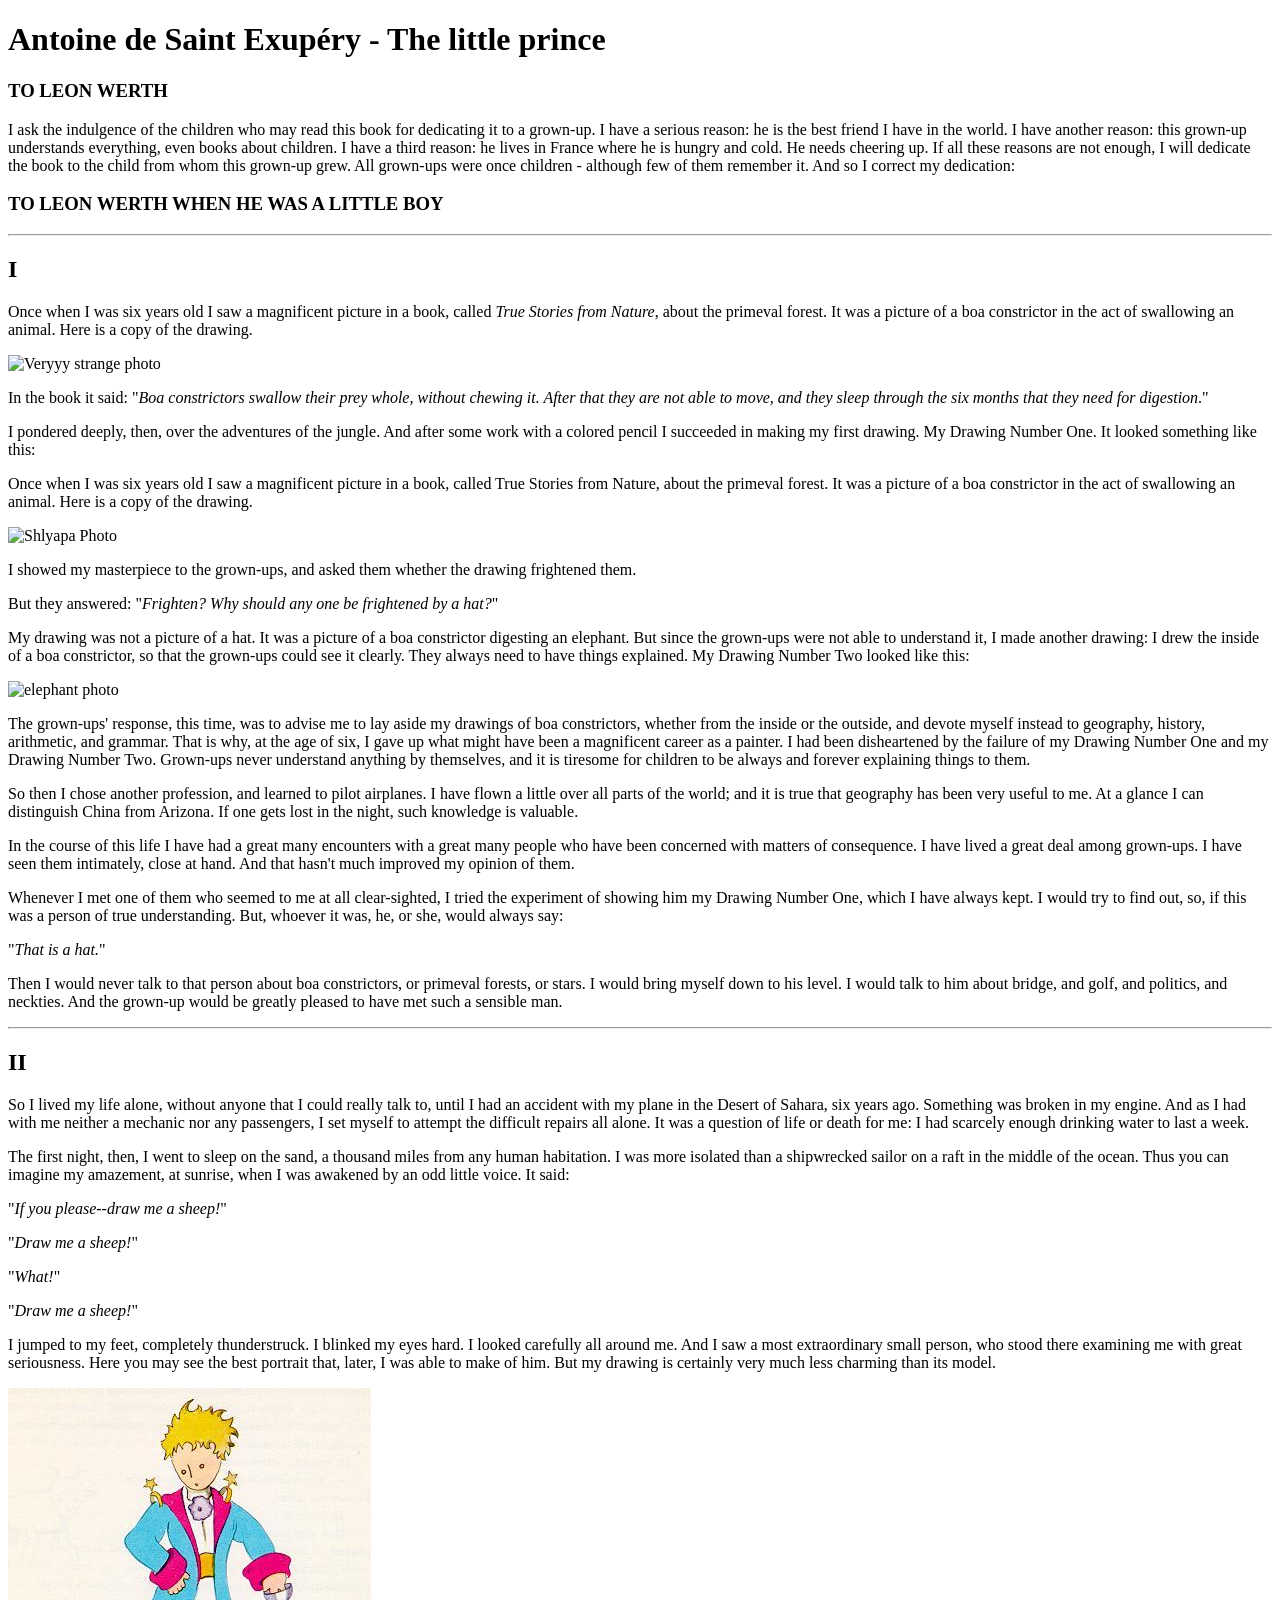
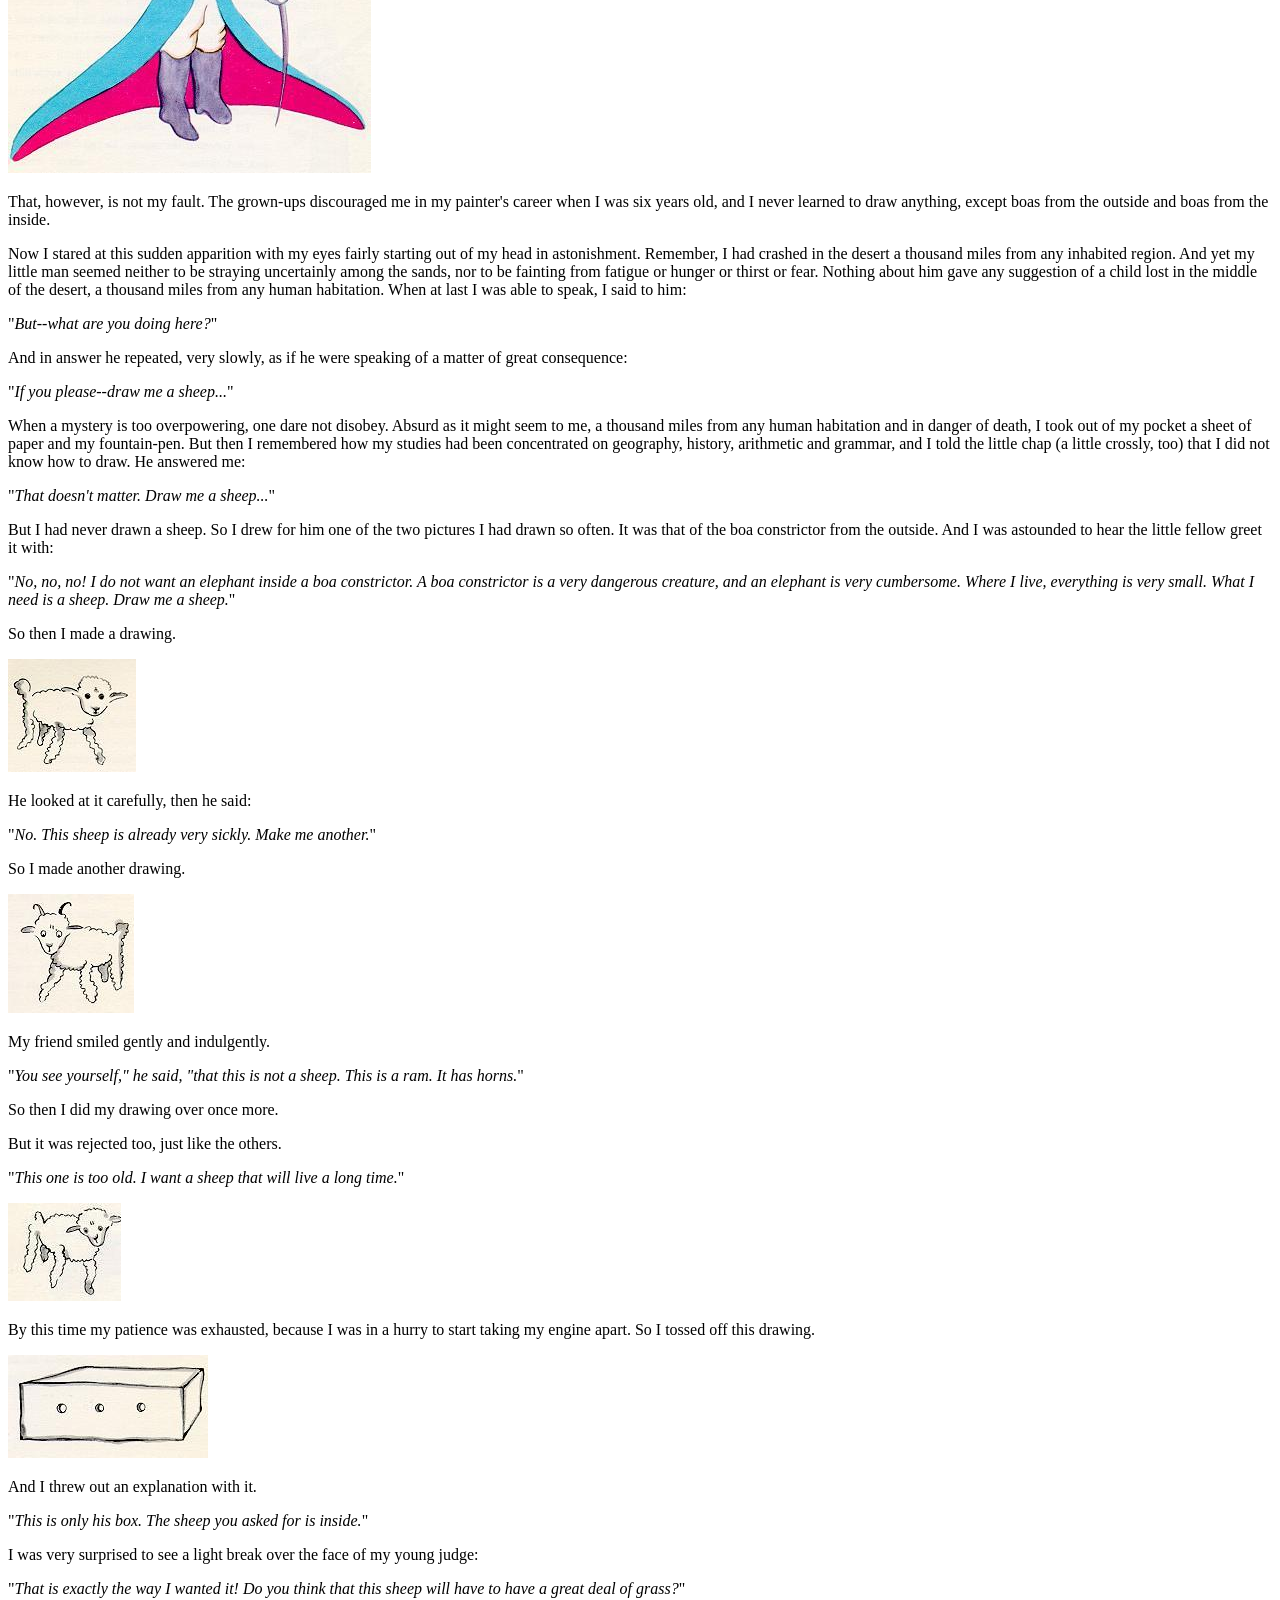
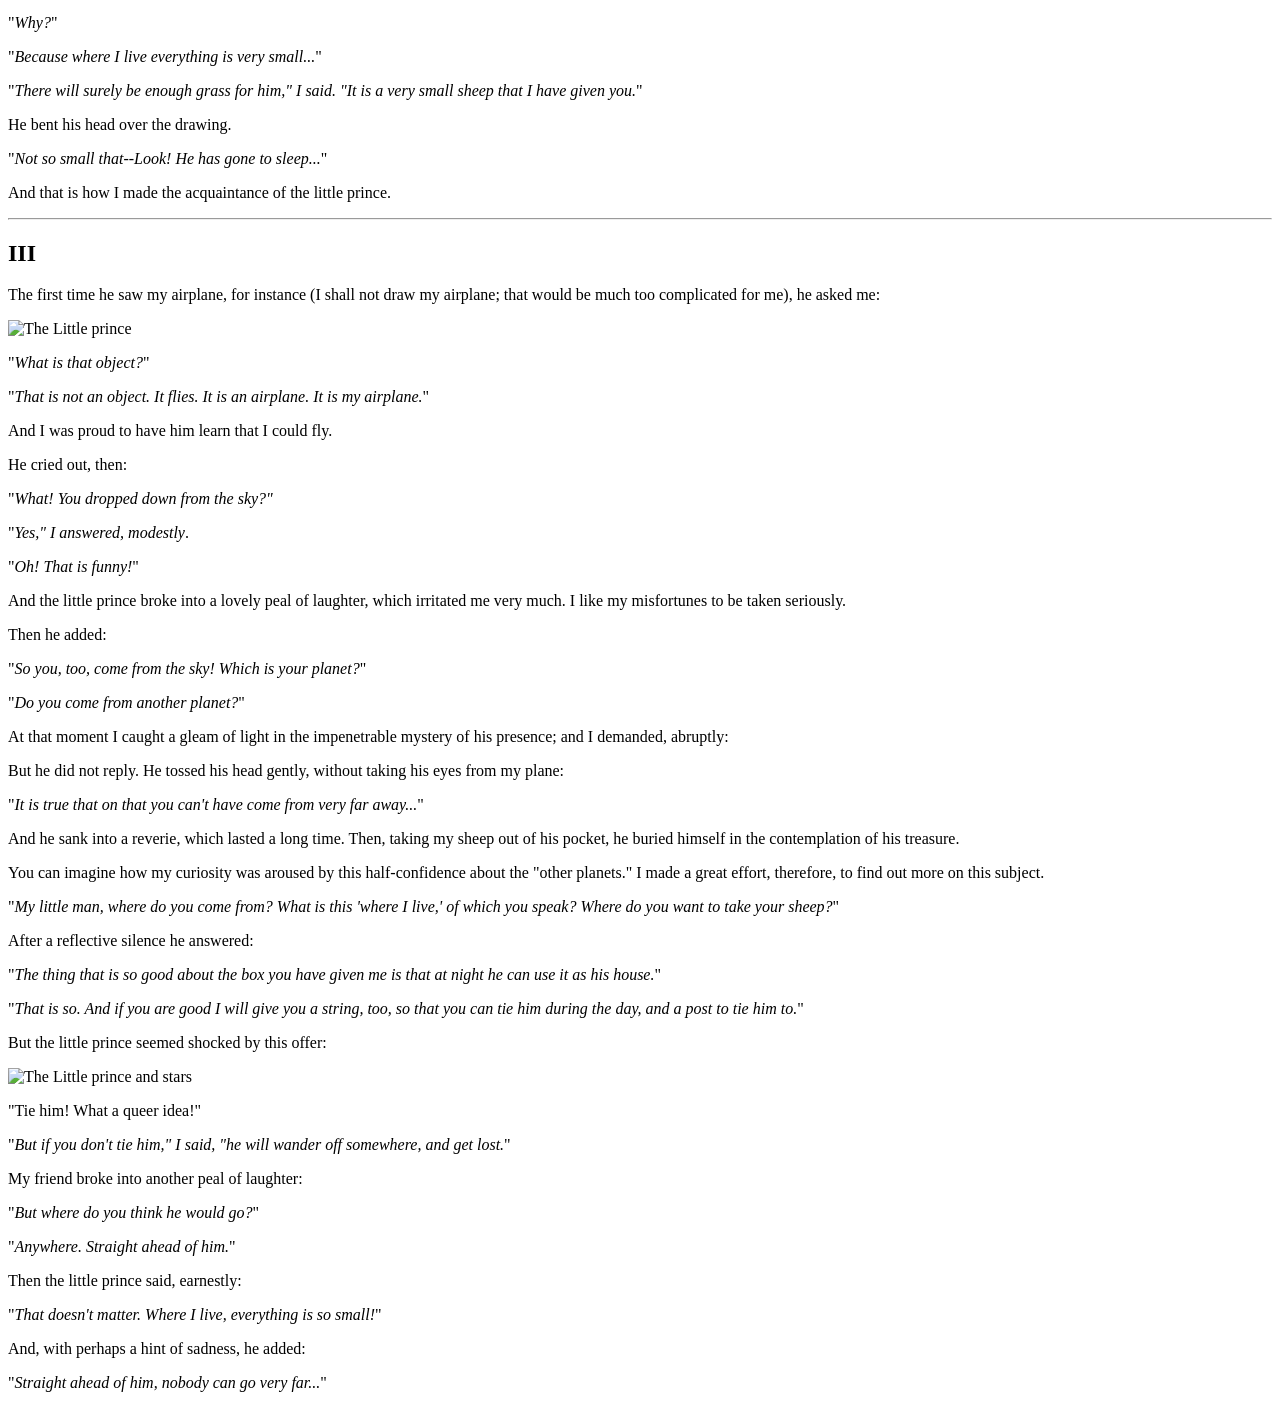
==== index.html @ 9075e5df "Add files via upload" ====
<!doctype html>
<html lang="en">
<head>
    <meta charset="UTF-8">
    <meta name="viewport" content="width=device-width, initial-scale=1">
    <title>Алиса</title>
</head>
<body>
    <h1>
        Antoine de Saint Exupéry - The little prince
    </h1>

    <h3>
        TO LEON WERTH
    </h3>

    <p>
        I ask the indulgence of the children who may read this book for dedicating it to a grown-up. I have a serious reason: he is the best friend I have in the world. I have another reason: this grown-up understands everything, even books about children. I have a third reason: he lives in France where he is hungry and cold. He needs cheering up. If all these reasons are not enough, I will dedicate the book to the child from whom this grown-up grew. All grown-ups were once children - although few of them remember it. And so I correct my dedication:
    </p>

    <h3>
        TO LEON WERTH WHEN HE WAS A LITTLE BOY
    </h3>

    <hr>

    <h2>
        I
    </h2>

    <p>
        Once when I was six years old I saw a magnificent picture in a book, called <i>True Stories from Nature</i>, about the primeval forest. It was a picture of a boa constrictor in the act of swallowing an animal. Here is a copy of the drawing.
    </p>

    <img src="http://users.uoa.gr/~nektar/arts/tributes/antoine_de_saint-exupery_le_petit_prince/images/hroznys.jpg" alt="Veryyy strange photo">

    <p>
        In the book it said: "<i>Boa constrictors swallow their prey whole, without chewing it. After that they are not able to move, and they sleep through the six months that they need for digestion</i>."
    </p>

    <p>
        I pondered deeply, then, over the adventures of the jungle. And after some work with a colored pencil I succeeded in making my first drawing. My Drawing Number One. It looked something like this:
    </p>

    <p>
        Once when I was six years old I saw a magnificent picture in a book, called True Stories from Nature, about the primeval forest. It was a picture of a boa constrictor in the act of swallowing an animal. Here is a copy of the drawing.
    </p>

    <img src="http://users.uoa.gr/~nektar/arts/tributes/antoine_de_saint-exupery_le_petit_prince/images/klobouk.jpg" alt="Shlyapa Photo">

    <p>
        I showed my masterpiece to the grown-ups, and asked them whether the drawing frightened them.
    </p>

    <p>
        But they answered: "<i>Frighten? Why should any one be frightened by a hat?</i>"
    </p>

    <p>
        My drawing was not a picture of a hat. It was a picture of a boa constrictor digesting an elephant. But since the grown-ups were not able to understand it, I made another drawing: I drew the inside of a boa constrictor, so that the grown-ups could see it clearly. They always need to have things explained. My Drawing Number Two looked like this:
    </p>

    <img src="http://users.uoa.gr/~nektar/arts/tributes/antoine_de_saint-exupery_le_petit_prince/images/slon.jpg" alt="elephant photo">

    <p>
        The grown-ups' response, this time, was to advise me to lay aside my drawings of boa constrictors, whether from the inside or the outside, and devote myself instead to geography, history, arithmetic, and grammar. That is why, at the age of six, I gave up what might have been a magnificent career as a painter. I had been disheartened by the failure of my Drawing Number One and my Drawing Number Two. Grown-ups never understand anything by themselves, and it is tiresome for children to be always and forever explaining things to them.
    </p>

    <p>
        So then I chose another profession, and learned to pilot airplanes. I have flown a little over all parts of the world; and it is true that geography has been very useful to me. At a glance I can distinguish China from Arizona. If one gets lost in the night, such knowledge is valuable.
    </p>

    <p>
        In the course of this life I have had a great many encounters with a great many people who have been concerned with matters of consequence. I have lived a great deal among grown-ups. I have seen them intimately, close at hand. And that hasn't much improved my opinion of them.
    </p>

    <p>
        Whenever I met one of them who seemed to me at all clear-sighted, I tried the experiment of showing him my Drawing Number One, which I have always kept. I would try to find out, so, if this was a person of true understanding. But, whoever it was, he, or she, would always say:
    </p>

    <p>
        "<i>That is a hat.</i>"
    </p>

    <p>
        Then I would never talk to that person about boa constrictors, or primeval forests, or stars. I would bring myself down to his level. I would talk to him about bridge, and golf, and politics, and neckties. And the grown-up would be greatly pleased to have met such a sensible man.
    </p>

    <hr>

    <h2>
        II
    </h2>

    <p>
        So I lived my life alone, without anyone that I could really talk to, until I had an accident with my plane in the Desert of Sahara, six years ago. Something was broken in my engine. And as I had with me neither a mechanic nor any passengers, I set myself to attempt the difficult repairs all alone. It was a question of life or death for me: I had scarcely enough drinking water to last a week.
    </p>

    <p>The first night, then, I went to sleep on the sand, a thousand miles from any human habitation. I was more isolated than a shipwrecked sailor on a raft in the middle of the ocean. Thus you can imagine my amazement, at sunrise, when I was awakened by an odd little voice. It said:</p>

    <p>
        "<i>If you please--draw me a sheep!</i>"
    </p>

    <p>
        "<i>Draw me a sheep!</i>"
    </p>

    <p>
        "<i>What!</i>"
    </p>

    <p>
        "<i>Draw me a sheep!</i>"
    </p>

    <p>
        I jumped to my feet, completely thunderstruck. I blinked my eyes hard. I looked  carefully all around me. And I saw a most extraordinary small person, who stood  there examining me with great seriousness. Here you may see the best portrait that,  later, I was able to make of him. But my drawing is certainly very much less charming  than its model.</p>

    <img src="/images/malyPrinc.jpg" alt="The Little prince">

    <p>
        That, however, is not my fault. The grown-ups discouraged me in my painter's career when I was six years old, and I never learned to draw anything, except boas from the outside and boas from the inside.
    </p>

    <p>
        Now I stared at this sudden apparition with my eyes fairly starting out of my head in astonishment. Remember, I had crashed in the desert a thousand miles from any inhabited region. And yet my little man seemed neither to be straying uncertainly among the sands, nor to be fainting from fatigue or hunger or thirst or fear. Nothing about him gave any suggestion of a child lost in the middle of the desert, a thousand miles from any human habitation. When at last I was able to speak, I said to him:
    </p>

    <p>
        "<i>But--what are you doing here?</i>"
    </p>

    <p>
        And in answer he repeated, very slowly, as if he were speaking of a matter of great consequence:
    </p>

    <p>
        "<i>If you please--draw me a sheep...</i>"
    </p>

    <p>
        When a mystery is too overpowering, one dare not disobey. Absurd as it might seem to me, a thousand miles from any human habitation and in danger of death, I took out of my pocket a sheet of paper and my fountain-pen. But then I remembered how my studies had been concentrated on geography, history, arithmetic and grammar, and I told the little chap (a little crossly, too) that I did not know how to draw. He answered me:
    </p>

    <p>
        "<i>That doesn't matter. Draw me a sheep...</i>"
    </p>

    <p>
        But I had never drawn a sheep. So I drew for him one of the two pictures I had drawn so often. It was that of the boa constrictor from the outside. And I was astounded to hear the little fellow greet it with:
    </p>

    <p>
        "<i>No, no, no! I do not want an elephant inside a boa constrictor. A boa constrictor  is a very dangerous creature, and an elephant is very cumbersome. Where I live, everything is very small. What I need is a sheep. Draw me a sheep.</i>"
    </p>

    <p>
        So then I made a drawing.
    </p>

    <img src="/images/nemocnyBeranek.jpg" alt="Sick sheep">

    <p>
        He looked at it carefully, then he said:
    </p>

    <p>
        "<i>No. This sheep is already very sickly. Make me another.</i>"
    </p>

    <p>
        So I made another drawing.
    </p>

    <img src="/images/Beran.jpg" alt="A ram" >

    <p>
        My friend smiled gently and indulgently.
    </p>

    <p>
        "<i>You see yourself," he said, "that this is not a sheep. This is a ram. It has horns.</i>"
    </p>

    <p>
        So then I did my drawing over once more.
    </p>

    <p>
        But it was rejected too, just like the others.
    </p>

    <p>
        "<i>This one is too old. I want a sheep that will live a long time.</i>"
    </p>

    <img src="/images/staryBeranek.jpg" alt="Old sheep">

    <p>
        By this time my patience was exhausted, because I was in a hurry to start taking my engine apart. So I tossed off this drawing.
    </p>

    <img src="/images/krabice.jpg" alt="Sheep in the box">

    <p>
        And I threw out an explanation with it.
    </p>

    <p>
        "<i>This is only his box. The sheep you asked for is inside.</i>"
    </p>

    <p>
        I was very surprised to see a light break over the face of my young judge:
    </p>

    <p>
        "<i>That is exactly the way I wanted it! Do you think that this sheep will have to have a great deal of grass?</i>"
    </p>

    <p>
        "<i>Why?</i>"
    </p>

    <p>
        "<i>Because where I live everything is very small...</i>"
    </p>

    <p>
        "<i>There will surely be enough grass for him," I said. "It is a very small sheep that I have given you.</i>"
    </p>

    <p>
        He bent his head over the drawing.
    </p>

    <p>
        "<i>Not so small that--Look! He has gone to sleep...</i>"
    </p>

    <p>
        And that is how I made the acquaintance of the little prince.
    </p>

    <hr>

    <h2>III</h2>

    <p>
        The first time he saw my airplane, for instance (I shall not draw my airplane; that would be much too complicated for me), he asked me:
    </p>

    <img src="http://users.uoa.gr/~nektar/arts/tributes/antoine_de_saint-exupery_le_petit_prince/images/princSala.jpg" alt="The Little prince">
    
    <p>
        "<i>What is that object?</i>"
    </p>

    <p>
        "<i>That is not an object. It flies. It is an airplane. It is my airplane.</i>"
    </p>

    <p>
        And I was proud to have him learn that I could fly.
    </p>

    <p>
        He cried out, then:
    </p>

    <p>
        "<i>What! You dropped down from the sky?"</i>
    </p>

    <p>
        "<i>Yes," I answered, modestly</i>.
    </p>

    <p>
        "<i>Oh! That is funny!</i>"
    </p>

    <p>
        And the little prince broke into a lovely peal of laughter, which irritated me very much. I like my misfortunes to be taken seriously.
    </p>

    <p>
        Then he added:
    </p>

    <p>
        "<i>So you, too, come from the sky! Which is your planet?</i>"
    </p>

    <p>
        "<i>Do you come from another planet?</i>"
    </p>

    <p>
        At that moment I caught a gleam of light in the impenetrable mystery of his presence; and I demanded, abruptly:
    </p>

    <p>
        But he did not reply. He tossed his head gently, without taking his eyes from my plane:
    </p>

    <p>
        "<i>It is true that on that you can't have come from very far away...</i>"
    </p>

    <p>
        And he sank into a reverie, which lasted a long time. Then, taking my sheep out of his pocket, he buried himself in the contemplation of his treasure.
    </p>

    <p>
        You can imagine how my curiosity was aroused by this half-confidence about the "other planets." I made a great effort, therefore, to find out more on this subject.</p>

    <p>
        "<i>My little man, where do you come from? What is this 'where I live,' of which you speak? Where do you want to take your sheep?</i>"
    </p>

    <p>
        After a reflective silence he answered:
    </p>

    <p>
        "<i>The thing that is so good about the box you have given me is that at night he can use it as his house.</i>"
    </p>

    <p>
        "<i>That is so. And if you are good I will give you a string, too, so that you can tie him during the day, and a post to tie him to.</i>"
    </p>

    <p>
        But the little prince seemed shocked by this offer:
    </p>

    <img src="http://users.uoa.gr/~nektar/arts/tributes/antoine_de_saint-exupery_le_petit_prince/images/malyPrincHvezdy.jpg" alt="The Little prince and stars">

    <p>
        "Tie him! What a queer idea!"
    </p>

    <p>
        "<i>But if you don't tie him," I said, "he will wander off somewhere, and get lost.</i>"
    </p>

    <p>
        My friend broke into another peal of laughter:
    </p>

    <p>
        "<i>But where do you think he would go?</i>"
    </p>

    <p>
        "<i>Anywhere. Straight ahead of him.</i>"
    </p>

    <p>
        Then the little prince said, earnestly:
    </p>

    <p>
        "<i>That doesn't matter. Where I live, everything is so small!</i>"
    </p>

    <p>
        And, with perhaps a hint of sadness, he added:
    </p>

    <p>
        "<i>Straight ahead of him, nobody can go very far...</i>"
    </p>
</body>
</html>
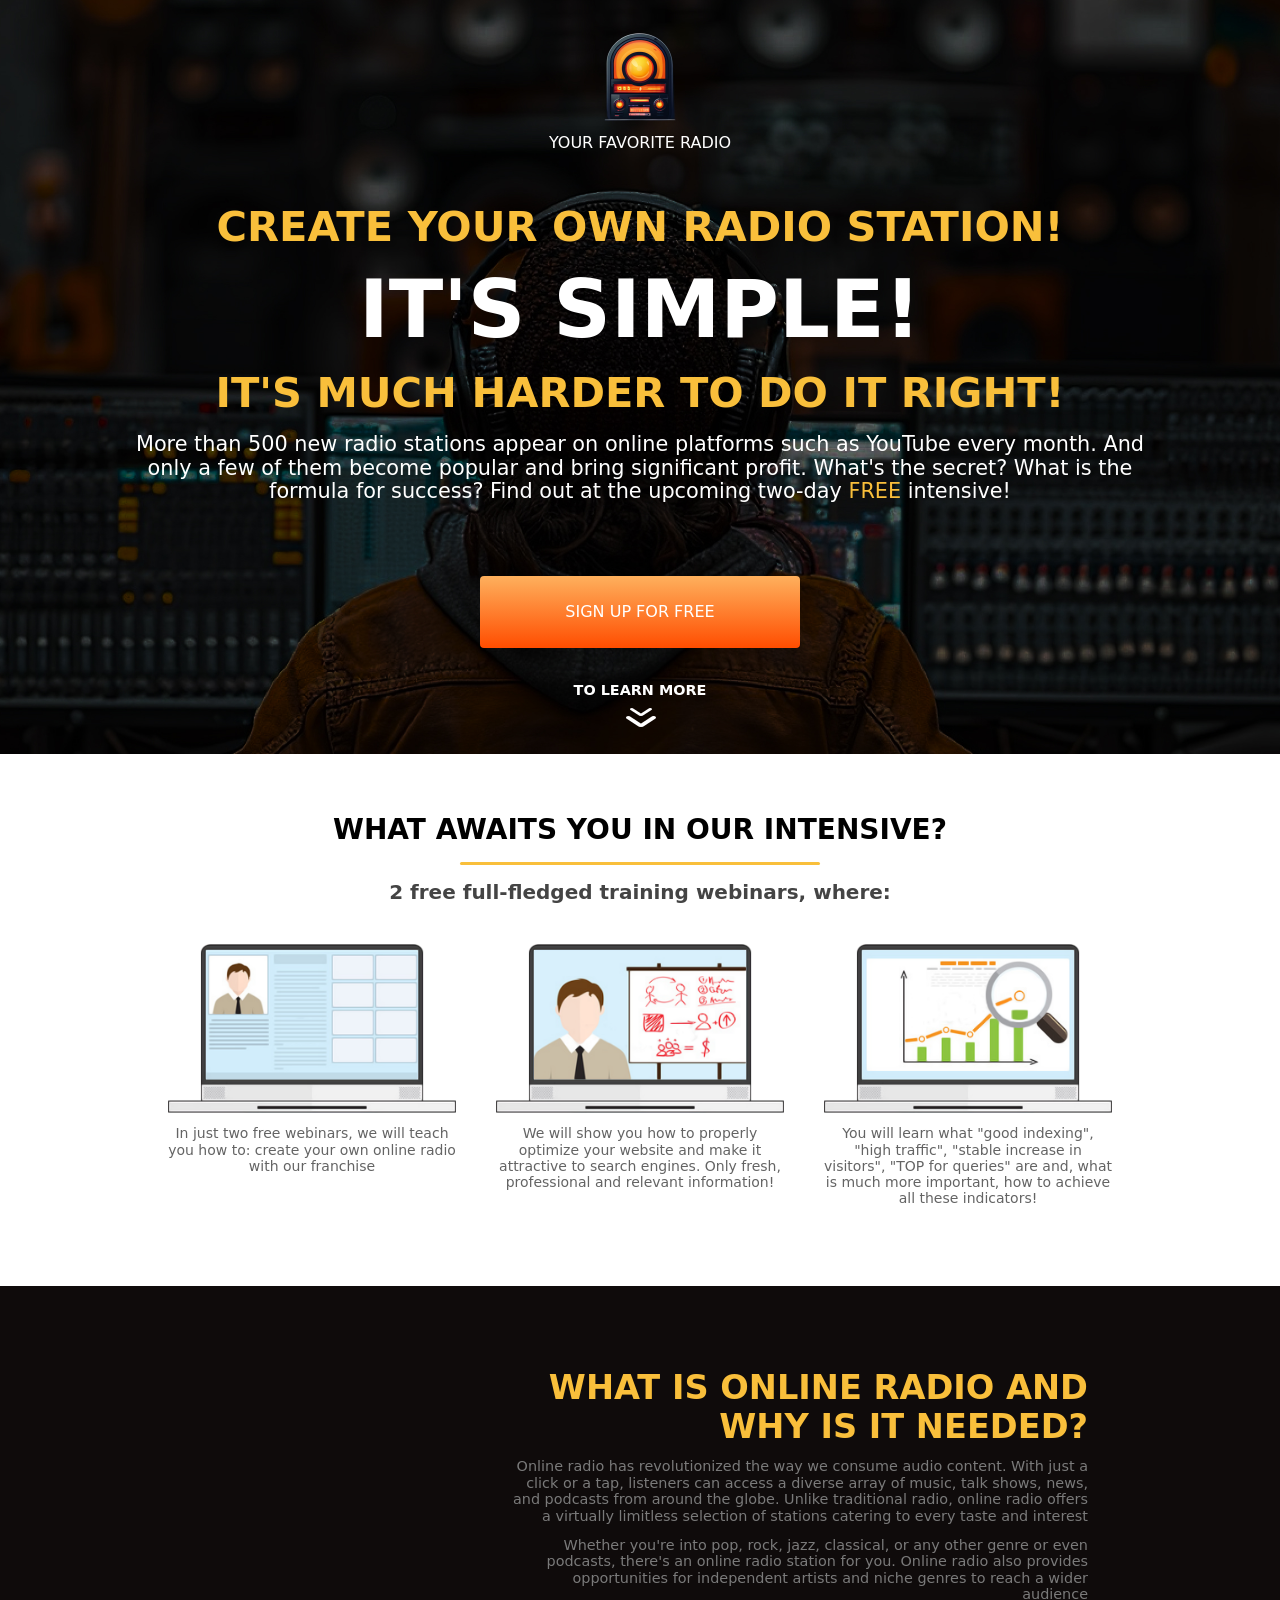
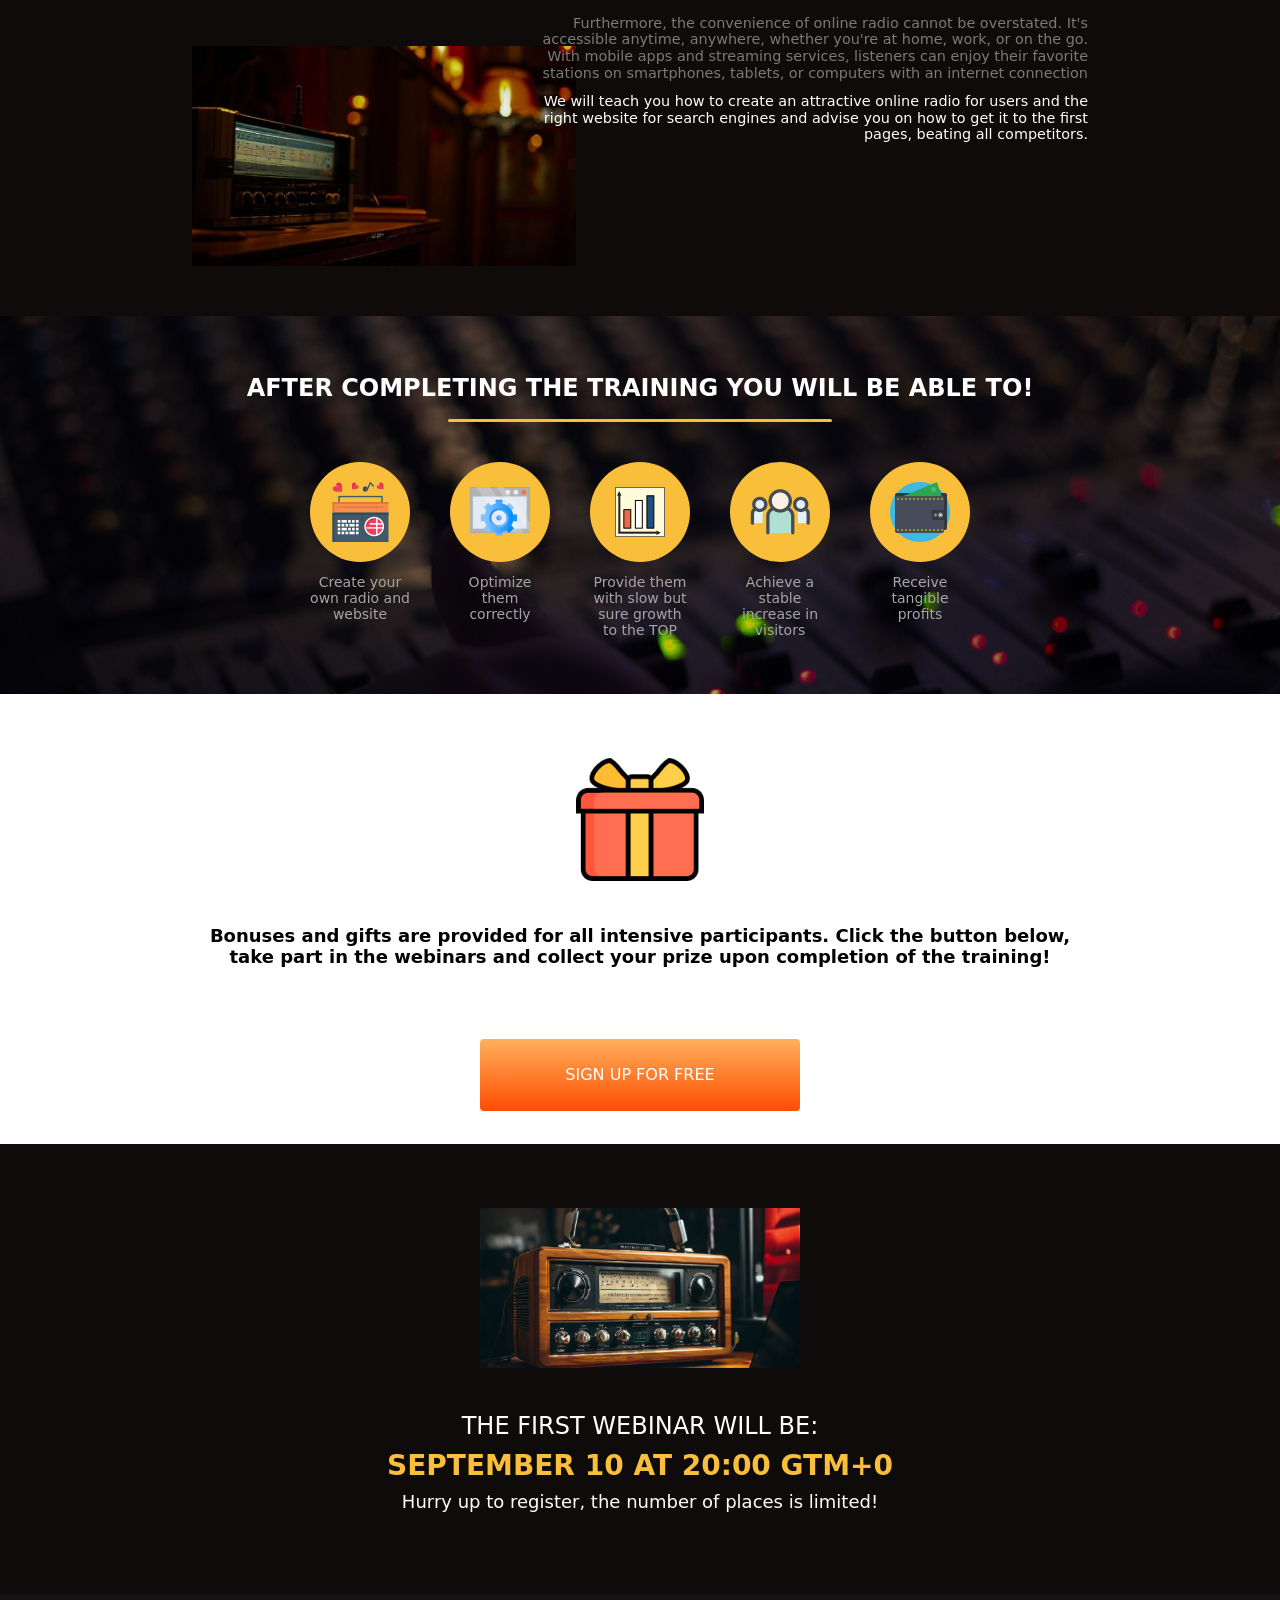
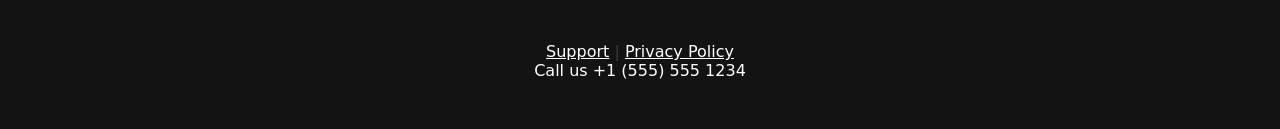
==== commit 504d11c6: "Add files via upload" ====
--- a/index.html
+++ b/index.html
@@ -1,377 +1,174 @@
-<!doctype html>
+<!DOCTYPE html>
 <html lang="en">
-<head>
-    <meta charset="UTF-8">
-    <meta name="viewport" content="width=device-width, initial-scale=1">
-    <title>Алиса</title>
-</head>
-<body>
-    <h1>
-        Antoine de Saint Exupéry - The little prince
-    </h1>
+  <head>
+    <meta charset="UTF-8" />
+    <meta name="viewport" content="width=device-width, initial-scale=1.0" />
+    <title>Create your own radio station!</title>
+    <link rel="stylesheet" href="./styles/normalize.css" />
+    <link rel="stylesheet" href="./styles/style.css" />
+  </head>
+  <body>
+    <main>
 
-    <h3>
-        TO LEON WERTH
-    </h3>
+      <section class="homepage">
+        <div class="logo">
+          <img class="logo-img" src="./media/logo.png" alt="Logo">
+          <div class="logo-text">Your favorite radio</div>
+        </div>
+        
+        <h1>
+          Create your own radio station!
+        </h1>
 
-    <p>
-        I ask the indulgence of the children who may read this book for dedicating it to a grown-up. I have a serious reason: he is the best friend I have in the world. I have another reason: this grown-up understands everything, even books about children. I have a third reason: he lives in France where he is hungry and cold. He needs cheering up. If all these reasons are not enough, I will dedicate the book to the child from whom this grown-up grew. All grown-ups were once children - although few of them remember it. And so I correct my dedication:
-    </p>
+        <div class="simple">It's simple!</div>
+        
+        <h2 class="subheader">
+          It's much harder to do it right!
+        </h2>
+        
+        <div class="description">
+          More than 500 new radio stations appear on online platforms such as YouTube every month. And only a few of them become popular and bring significant profit. What's the secret? What is the formula for success? Find out at the upcoming two-day <span class="description-marked">free</span> intensive!
+        </div>
+        
+        <button class="homepage-button">
+          Sign up for free
+        </button>
 
-    <h3>
-        TO LEON WERTH WHEN HE WAS A LITTLE BOY
-    </h3>
+        <h6>
+          To learn more
+        </h6>
 
-    <hr>
+        <img src="media/Down_icon.png" alt="down" class="down-icon">
 
-    <h2>
-        I
-    </h2>
+        <div class="about-intensive">
+          <h1>What awaits you in our intensive?</h1>
+          <hr class="divider">
+          <h2>2 free full-fledged training webinars, where:</h2>
 
-    <p>
-        Once when I was six years old I saw a magnificent picture in a book, called <i>True Stories from Nature</i>, about the primeval forest. It was a picture of a boa constrictor in the act of swallowing an animal. Here is a copy of the drawing.
-    </p>
+          <div class="about-icons">
+            <figure>
+              <img src="media/icon1.png" alt="image 1">
+              <figcaption>
+                In just two free webinars, we will teach you how to: create your own online radio with our franchise
+              </figcaption>
+            </figure>
+            <figure>
+              <img src="media/icon2.png" alt="image 2">
+              <figcaption>
+                We will show you how to properly optimize your website and make it attractive to search engines. Only fresh, professional and relevant information!
+              </figcaption>
+            </figure>
+            <figure>
+              <img src="media/icon3.png" alt="image 3">
+              <figcaption>
+                You will learn what "good indexing", "high traffic", "stable increase in visitors", "TOP for queries" are and, what is much more important, how to achieve all these indicators!
+              </figcaption>
+            </figure>
+          </div>
+        </div>
 
-    <img src="http://users.uoa.gr/~nektar/arts/tributes/antoine_de_saint-exupery_le_petit_prince/images/hroznys.jpg" alt="Veryyy strange photo">
+        <div class="what-is-radio">
+          <div class="what-is-radio-text">
+            <h1>What is online radio and why is it needed?</h1>
 
-    <p>
-        In the book it said: "<i>Boa constrictors swallow their prey whole, without chewing it. After that they are not able to move, and they sleep through the six months that they need for digestion</i>."
-    </p>
+            <p>
+              Online radio has revolutionized the way we consume audio content. With just a click or a tap, listeners can access a diverse array of music, talk shows, news, and podcasts from around the globe. Unlike traditional radio, online radio offers a virtually limitless selection of stations catering to every taste and interest
+            </p>
+            <p>
+              Whether you're into pop, rock, jazz, classical, or any other genre or even podcasts, there's an online radio station for you. Online radio also provides opportunities for independent artists and niche genres to reach a wider audience
+            </p>
+            <p>
+              Furthermore, the convenience of online radio cannot be overstated. It's accessible anytime, anywhere, whether you're at home, work, or on the go. With mobile apps and streaming services, listeners can enjoy their favorite stations on smartphones, tablets, or computers with an internet connection
+            </p>
+            <p class="teach-white-text">
+              We will teach you how to create an attractive online radio for users and the right website for search engines and advise you on how to get it to the first pages, beating all competitors.
+            </p>
+          </div>
 
-    <p>
-        I pondered deeply, then, over the adventures of the jungle. And after some work with a colored pencil I succeeded in making my first drawing. My Drawing Number One. It looked something like this:
-    </p>
+          <img src="media/Online_radio.jpg" alt="online-radio" class="online-radio-img">
+        </div>
 
-    <p>
-        Once when I was six years old I saw a magnificent picture in a book, called True Stories from Nature, about the primeval forest. It was a picture of a boa constrictor in the act of swallowing an animal. Here is a copy of the drawing.
-    </p>
+        <div class="after-completing">
+          <h1>After completing the training you will be able to!</h1>
 
-    <img src="http://users.uoa.gr/~nektar/arts/tributes/antoine_de_saint-exupery_le_petit_prince/images/klobouk.jpg" alt="Shlyapa Photo">
+          <hr class="divider">
 
-    <p>
-        I showed my masterpiece to the grown-ups, and asked them whether the drawing frightened them.
-    </p>
+          <div class="after-completing-round-icons-row">
+            <figure>
+              <div class="icon-circle">
+                <img src="media/radio.png" alt="radio">
+              </div>
+              <figcaption>Create your own radio and website</figcaption>
+            </figure>
+            
+            <figure>
+              <div class="icon-circle">
+                <img src="media/optimization.png" alt="optimization">
+              </div>
+              <figcaption>Optimize them correctly</figcaption>
+            </figure>
+            
+            <figure>
+              <div class="icon-circle">
+                <img src="media/chart.png" alt="chart">
+              </div>
+              <figcaption>Provide them with slow but sure growth to the TOP</figcaption>
+            </figure>
 
-    <p>
-        But they answered: "<i>Frighten? Why should any one be frightened by a hat?</i>"
-    </p>
+            <figure>
+              <div class="icon-circle">
+                <img src="media/people.png" alt="people">
+              </div>
+              <figcaption>Achieve a stable increase in visitors</figcaption>
+            </figure>
 
-    <p>
-        My drawing was not a picture of a hat. It was a picture of a boa constrictor digesting an elephant. But since the grown-ups were not able to understand it, I made another drawing: I drew the inside of a boa constrictor, so that the grown-ups could see it clearly. They always need to have things explained. My Drawing Number Two looked like this:
-    </p>
+            <figure>
+              <div class="icon-circle">
+                <img src="media/wallet.png" alt="wallet">
+              </div>
+              <figcaption>Receive tangible profits</figcaption>
+            </figure>
+          </div>
+        </div>
 
-    <img src="http://users.uoa.gr/~nektar/arts/tributes/antoine_de_saint-exupery_le_petit_prince/images/slon.jpg" alt="elephant photo">
+        <div class="bonuses-and-sing-up">
+          <img src="media/present.png" alt="present">
 
-    <p>
-        The grown-ups' response, this time, was to advise me to lay aside my drawings of boa constrictors, whether from the inside or the outside, and devote myself instead to geography, history, arithmetic, and grammar. That is why, at the age of six, I gave up what might have been a magnificent career as a painter. I had been disheartened by the failure of my Drawing Number One and my Drawing Number Two. Grown-ups never understand anything by themselves, and it is tiresome for children to be always and forever explaining things to them.
-    </p>
+          <p>
+            Bonuses and gifts are provided for all intensive participants. Click the button below,<br>take part in the webinars and collect your prize upon completion of the training!
+          </p>
 
-    <p>
-        So then I chose another profession, and learned to pilot airplanes. I have flown a little over all parts of the world; and it is true that geography has been very useful to me. At a glance I can distinguish China from Arizona. If one gets lost in the night, such knowledge is valuable.
-    </p>
+          <button class="homepage-button">
+          Sign up for free
+          </button>
+        </div>
 
-    <p>
-        In the course of this life I have had a great many encounters with a great many people who have been concerned with matters of consequence. I have lived a great deal among grown-ups. I have seen them intimately, close at hand. And that hasn't much improved my opinion of them.
-    </p>
+        <div class="first-vebinar">
+          <img src="media/online.jpg" alt="online">
 
-    <p>
-        Whenever I met one of them who seemed to me at all clear-sighted, I tried the experiment of showing him my Drawing Number One, which I have always kept. I would try to find out, so, if this was a person of true understanding. But, whoever it was, he, or she, would always say:
-    </p>
+          <h2>
+            The first webinar will BE:
+          </h2>
 
-    <p>
-        "<i>That is a hat.</i>"
-    </p>
+          <h1>
+            September 10 at 20:00 GTM+0
+          </h1>
 
-    <p>
-        Then I would never talk to that person about boa constrictors, or primeval forests, or stars. I would bring myself down to his level. I would talk to him about bridge, and golf, and politics, and neckties. And the grown-up would be greatly pleased to have met such a sensible man.
-    </p>
+          <h3>
+            Hurry up to register, the number of places is limited!
+          </h3>
+        </div>
+      </section>
 
-    <hr>
-
-    <h2>
-        II
-    </h2>
-
-    <p>
-        So I lived my life alone, without anyone that I could really talk to, until I had an accident with my plane in the Desert of Sahara, six years ago. Something was broken in my engine. And as I had with me neither a mechanic nor any passengers, I set myself to attempt the difficult repairs all alone. It was a question of life or death for me: I had scarcely enough drinking water to last a week.
-    </p>
-
-    <p>The first night, then, I went to sleep on the sand, a thousand miles from any human habitation. I was more isolated than a shipwrecked sailor on a raft in the middle of the ocean. Thus you can imagine my amazement, at sunrise, when I was awakened by an odd little voice. It said:</p>
-
-    <p>
-        "<i>If you please--draw me a sheep!</i>"
-    </p>
-
-    <p>
-        "<i>Draw me a sheep!</i>"
-    </p>
-
-    <p>
-        "<i>What!</i>"
-    </p>
-
-    <p>
-        "<i>Draw me a sheep!</i>"
-    </p>
-
-    <p>
-        I jumped to my feet, completely thunderstruck. I blinked my eyes hard. I looked  carefully all around me. And I saw a most extraordinary small person, who stood  there examining me with great seriousness. Here you may see the best portrait that,  later, I was able to make of him. But my drawing is certainly very much less charming  than its model.</p>
-
-    <img src="/images/malyPrinc.jpg" alt="The Little prince">
-
-    <p>
-        That, however, is not my fault. The grown-ups discouraged me in my painter's career when I was six years old, and I never learned to draw anything, except boas from the outside and boas from the inside.
-    </p>
-
-    <p>
-        Now I stared at this sudden apparition with my eyes fairly starting out of my head in astonishment. Remember, I had crashed in the desert a thousand miles from any inhabited region. And yet my little man seemed neither to be straying uncertainly among the sands, nor to be fainting from fatigue or hunger or thirst or fear. Nothing about him gave any suggestion of a child lost in the middle of the desert, a thousand miles from any human habitation. When at last I was able to speak, I said to him:
-    </p>
-
-    <p>
-        "<i>But--what are you doing here?</i>"
-    </p>
-
-    <p>
-        And in answer he repeated, very slowly, as if he were speaking of a matter of great consequence:
-    </p>
-
-    <p>
-        "<i>If you please--draw me a sheep...</i>"
-    </p>
-
-    <p>
-        When a mystery is too overpowering, one dare not disobey. Absurd as it might seem to me, a thousand miles from any human habitation and in danger of death, I took out of my pocket a sheet of paper and my fountain-pen. But then I remembered how my studies had been concentrated on geography, history, arithmetic and grammar, and I told the little chap (a little crossly, too) that I did not know how to draw. He answered me:
-    </p>
-
-    <p>
-        "<i>That doesn't matter. Draw me a sheep...</i>"
-    </p>
-
-    <p>
-        But I had never drawn a sheep. So I drew for him one of the two pictures I had drawn so often. It was that of the boa constrictor from the outside. And I was astounded to hear the little fellow greet it with:
-    </p>
-
-    <p>
-        "<i>No, no, no! I do not want an elephant inside a boa constrictor. A boa constrictor  is a very dangerous creature, and an elephant is very cumbersome. Where I live, everything is very small. What I need is a sheep. Draw me a sheep.</i>"
-    </p>
-
-    <p>
-        So then I made a drawing.
-    </p>
-
-    <img src="/images/nemocnyBeranek.jpg" alt="Sick sheep">
-
-    <p>
-        He looked at it carefully, then he said:
-    </p>
-
-    <p>
-        "<i>No. This sheep is already very sickly. Make me another.</i>"
-    </p>
-
-    <p>
-        So I made another drawing.
-    </p>
-
-    <img src="/images/Beran.jpg" alt="A ram" >
-
-    <p>
-        My friend smiled gently and indulgently.
-    </p>
-
-    <p>
-        "<i>You see yourself," he said, "that this is not a sheep. This is a ram. It has horns.</i>"
-    </p>
-
-    <p>
-        So then I did my drawing over once more.
-    </p>
-
-    <p>
-        But it was rejected too, just like the others.
-    </p>
-
-    <p>
-        "<i>This one is too old. I want a sheep that will live a long time.</i>"
-    </p>
-
-    <img src="/images/staryBeranek.jpg" alt="Old sheep">
-
-    <p>
-        By this time my patience was exhausted, because I was in a hurry to start taking my engine apart. So I tossed off this drawing.
-    </p>
-
-    <img src="/images/krabice.jpg" alt="Sheep in the box">
-
-    <p>
-        And I threw out an explanation with it.
-    </p>
-
-    <p>
-        "<i>This is only his box. The sheep you asked for is inside.</i>"
-    </p>
-
-    <p>
-        I was very surprised to see a light break over the face of my young judge:
-    </p>
-
-    <p>
-        "<i>That is exactly the way I wanted it! Do you think that this sheep will have to have a great deal of grass?</i>"
-    </p>
-
-    <p>
-        "<i>Why?</i>"
-    </p>
-
-    <p>
-        "<i>Because where I live everything is very small...</i>"
-    </p>
-
-    <p>
-        "<i>There will surely be enough grass for him," I said. "It is a very small sheep that I have given you.</i>"
-    </p>
-
-    <p>
-        He bent his head over the drawing.
-    </p>
-
-    <p>
-        "<i>Not so small that--Look! He has gone to sleep...</i>"
-    </p>
-
-    <p>
-        And that is how I made the acquaintance of the little prince.
-    </p>
-
-    <hr>
-
-    <h2>III</h2>
-
-    <p>
-        The first time he saw my airplane, for instance (I shall not draw my airplane; that would be much too complicated for me), he asked me:
-    </p>
-
-    <img src="http://users.uoa.gr/~nektar/arts/tributes/antoine_de_saint-exupery_le_petit_prince/images/princSala.jpg" alt="The Little prince">
-    
-    <p>
-        "<i>What is that object?</i>"
-    </p>
-
-    <p>
-        "<i>That is not an object. It flies. It is an airplane. It is my airplane.</i>"
-    </p>
-
-    <p>
-        And I was proud to have him learn that I could fly.
-    </p>
-
-    <p>
-        He cried out, then:
-    </p>
-
-    <p>
-        "<i>What! You dropped down from the sky?"</i>
-    </p>
-
-    <p>
-        "<i>Yes," I answered, modestly</i>.
-    </p>
-
-    <p>
-        "<i>Oh! That is funny!</i>"
-    </p>
-
-    <p>
-        And the little prince broke into a lovely peal of laughter, which irritated me very much. I like my misfortunes to be taken seriously.
-    </p>
-
-    <p>
-        Then he added:
-    </p>
-
-    <p>
-        "<i>So you, too, come from the sky! Which is your planet?</i>"
-    </p>
-
-    <p>
-        "<i>Do you come from another planet?</i>"
-    </p>
-
-    <p>
-        At that moment I caught a gleam of light in the impenetrable mystery of his presence; and I demanded, abruptly:
-    </p>
-
-    <p>
-        But he did not reply. He tossed his head gently, without taking his eyes from my plane:
-    </p>
-
-    <p>
-        "<i>It is true that on that you can't have come from very far away...</i>"
-    </p>
-
-    <p>
-        And he sank into a reverie, which lasted a long time. Then, taking my sheep out of his pocket, he buried himself in the contemplation of his treasure.
-    </p>
-
-    <p>
-        You can imagine how my curiosity was aroused by this half-confidence about the "other planets." I made a great effort, therefore, to find out more on this subject.</p>
-
-    <p>
-        "<i>My little man, where do you come from? What is this 'where I live,' of which you speak? Where do you want to take your sheep?</i>"
-    </p>
-
-    <p>
-        After a reflective silence he answered:
-    </p>
-
-    <p>
-        "<i>The thing that is so good about the box you have given me is that at night he can use it as his house.</i>"
-    </p>
-
-    <p>
-        "<i>That is so. And if you are good I will give you a string, too, so that you can tie him during the day, and a post to tie him to.</i>"
-    </p>
-
-    <p>
-        But the little prince seemed shocked by this offer:
-    </p>
-
-    <img src="http://users.uoa.gr/~nektar/arts/tributes/antoine_de_saint-exupery_le_petit_prince/images/malyPrincHvezdy.jpg" alt="The Little prince and stars">
-
-    <p>
-        "Tie him! What a queer idea!"
-    </p>
-
-    <p>
-        "<i>But if you don't tie him," I said, "he will wander off somewhere, and get lost.</i>"
-    </p>
-
-    <p>
-        My friend broke into another peal of laughter:
-    </p>
-
-    <p>
-        "<i>But where do you think he would go?</i>"
-    </p>
-
-    <p>
-        "<i>Anywhere. Straight ahead of him.</i>"
-    </p>
-
-    <p>
-        Then the little prince said, earnestly:
-    </p>
-
-    <p>
-        "<i>That doesn't matter. Where I live, everything is so small!</i>"
-    </p>
-
-    <p>
-        And, with perhaps a hint of sadness, he added:
-    </p>
-
-    <p>
-        "<i>Straight ahead of him, nobody can go very far...</i>"
-    </p>
-</body>
-</html>+      <footer class="footer">
+        <p>
+          <a href="/support">Support</a> | 
+          <a href="/privacy">Privacy Policy</a>
+        </p>
+        <a>
+          Call us +1 (555) 555 1234
+        </a>
+      </footer>
+    </main>
+  </body>
+</html>
--- a/styles/style.css
+++ b/styles/style.css
@@ -0,0 +1,309 @@
+h1,
+h2,
+h3,
+h4,
+h5,
+figure,
+p,
+ol,
+ul {
+    margin: 0;
+}
+
+ol[role="list"],
+ul[role="list"] {
+    list-style: none;
+    padding-inline: 0;
+}
+
+h1,
+h2,
+h3,
+h4,
+h5 {
+    font-size: inherit;
+    font-weight: inherit;
+}
+
+img {
+    display: block;
+    max-inline-size: 100%;
+}
+
+.homepage {
+    min-height: 100vh;
+    background: url(../media/main_bg.jpg) no-repeat center / cover;
+    background-attachment: fixed;
+    background-position: center top;
+    padding-top: 2rem;
+    text-align: center;
+}
+
+.logo-img, .logo-text {
+    margin: 0 auto;
+}
+
+.logo-text {
+    color: #FFFFFF;
+    margin-top: 0.8rem;
+    font-size: 1rem;
+    font-weight: 500;
+}
+
+.logo-text, h1, .simple, .subheader, .description-marked, .homepage-button {
+    text-transform: uppercase;
+}
+
+h1, .subheader {
+    color: #F9BF3B;
+    font-size: 2.6rem;
+    font-weight: bold;
+    margin-top: 3.2rem;
+}
+
+.simple {
+    font-size: 5rem;
+    font-weight: bold;
+    color: white;
+    margin-top: 0.8rem;
+}
+
+.subheader {
+    margin-top: 0.8rem;
+}
+
+.description {
+    font-size: 1.3rem;
+    color: white;
+    font-weight: 500;
+    max-width: 80%;
+    margin: 1rem auto 0;
+}
+
+.description-marked {
+    color: #F9BF3B;
+}
+
+.homepage-button {
+    width: 20rem;
+    height: 4.5rem;
+    border: 0;
+    border-radius: 0.25rem;
+    background: linear-gradient(#FEB05D, #FF4D00);
+    margin-top: 4.5rem;
+    color: white;
+    font-weight: 500;
+}
+
+.homepage h6 {
+    color: #FFFFFF;
+    font-size: 0.9rem;
+    text-transform: uppercase;
+    margin-bottom: 0.6rem;
+}
+
+.homepage .down-icon {
+    display: inline-block;
+    margin-top: 0;
+    margin-bottom: 1.4rem;
+}
+
+.about-intensive {
+    background-color: #FFFFFF;
+    padding: 2.5rem;
+    text-align: center;
+}
+
+.about-intensive h1 {
+    color: #000000;
+    font-size: 1.75rem;
+    font-weight: bold;
+    margin-top: 1.25rem;
+}
+
+.about-intensive h2 {
+    color: #444444;
+    font-size: 1.25rem;
+    font-weight: bold;
+    margin-top: 0.75rem;
+}
+
+.divider {
+    border: none;
+    height: 0.2rem;
+    background-color: #F9BF3B;
+    width: 30%;
+    margin: 1rem auto;
+    border-radius: 0.125rem;
+}
+
+.about-icons {
+    display: flex;
+    justify-content: center;
+    flex-wrap: wrap;
+    gap: 2.5rem;
+    margin: 2.5rem auto;
+}
+
+.about-icons figure {
+    text-align: center;
+    max-width: 18rem;
+}
+
+.about-icons figcaption {
+    margin-top: 0.75rem;
+    font-size: 0.875rem;
+    color: #646464;
+}
+
+.what-is-radio {
+    min-height: 70vh;
+    background: url(../media/Background.png) no-repeat center / cover;
+    padding-top: 2rem;
+    text-align: right;
+    position: relative;
+    width: 100%;
+    overflow: hidden;
+}
+
+.what-is-radio h1 {
+    font-size: 2.1rem;
+}
+
+.what-is-radio p {
+    color: #7a7a7a;
+    font-size: 0.9rem;
+    font-weight: normal;
+    margin-top: 0.75rem;
+}
+
+.what-is-radio-text {
+    position: absolute;
+    top: 2rem;
+    right: 15%;
+    text-align: right;
+    max-width: 45%;
+    z-index: 1;
+}
+
+.what-is-radio p.teach-white-text {
+    color: #FFFFFF;
+}
+
+.online-radio-img {
+    position: absolute;
+    bottom: 8%;
+    left: 15%;
+    width: 30%;
+    height: auto;
+}
+
+.after-completing {
+    min-height: 25vh;
+    background: url(../media/Bg.jpg) no-repeat center / cover;
+    padding-top: 0.5rem;
+    padding-bottom: 1rem;
+    text-align: center;
+}
+
+.after-completing h1 {
+    color: #FFFFFF;
+    font-size: 1.5rem;
+}
+
+.after-completing-round-icons-row {
+    display: flex;
+    justify-content: center;
+    flex-wrap: wrap;
+    gap: 2.5rem;
+    margin: 2.5rem auto;
+}
+
+.after-completing-round-icons-row figure {
+    text-align: center;
+    color: #a5a5a5;
+    font-size: 0.875rem;
+    width: 6.25rem;
+}
+
+.icon-circle {
+    width: 6.25rem;
+    height: 6.25rem;
+    background-color: #F9BF3B;
+    border-radius: 50%;
+    display: flex;
+    align-items: center;
+    justify-content: center;
+    margin-bottom: 0.75rem;
+}
+
+.bonuses-and-sing-up {
+    min-height: 50vh;
+    background-color: #FFFFFF;
+    padding-top: 2rem;
+    padding-bottom: 2rem;
+    text-align: center;
+}
+
+.bonuses-and-sing-up img {
+    display: inline-block;
+    margin-top: 2rem;
+    margin-bottom: 2.5rem;
+    width: 10%;
+    height: auto;
+}
+
+.bonuses-and-sing-up p {
+    font-weight: bold;
+    max-width: 80%;
+    font-size: 1.125rem;
+    margin: 0 auto;
+}
+
+.first-vebinar {
+    min-height: 50vh;
+    background-color: #0F0B0B;
+    padding-top: 2rem;
+    padding-bottom: 2rem;
+    text-align: center;
+}
+
+.first-vebinar img {
+    display: inline-block;
+    margin-top: 2rem;
+    margin-bottom: 2.5rem;
+    width: 25%;
+    height: auto;
+}
+
+.first-vebinar h2 {
+    text-transform: uppercase;
+    font-size: 1.5rem;
+    color: #FFFFFF;
+}
+
+.first-vebinar h1 {
+    margin-top: 0.6rem;
+    margin-bottom: 0.6rem;
+    font-size: 1.75rem;
+}
+
+.first-vebinar h3 {
+    font-size: 1.125rem;
+    color: #FFFFFF;
+}
+
+.footer {
+    background-color: #131313;
+    color: #3a3a3a;
+    min-height: 15vh;
+    display: flex;
+    align-items: center;
+    justify-content: center;
+    text-align: center;
+    flex-direction: column;
+}
+
+.footer a {
+    color: #FFFFFF;
+}
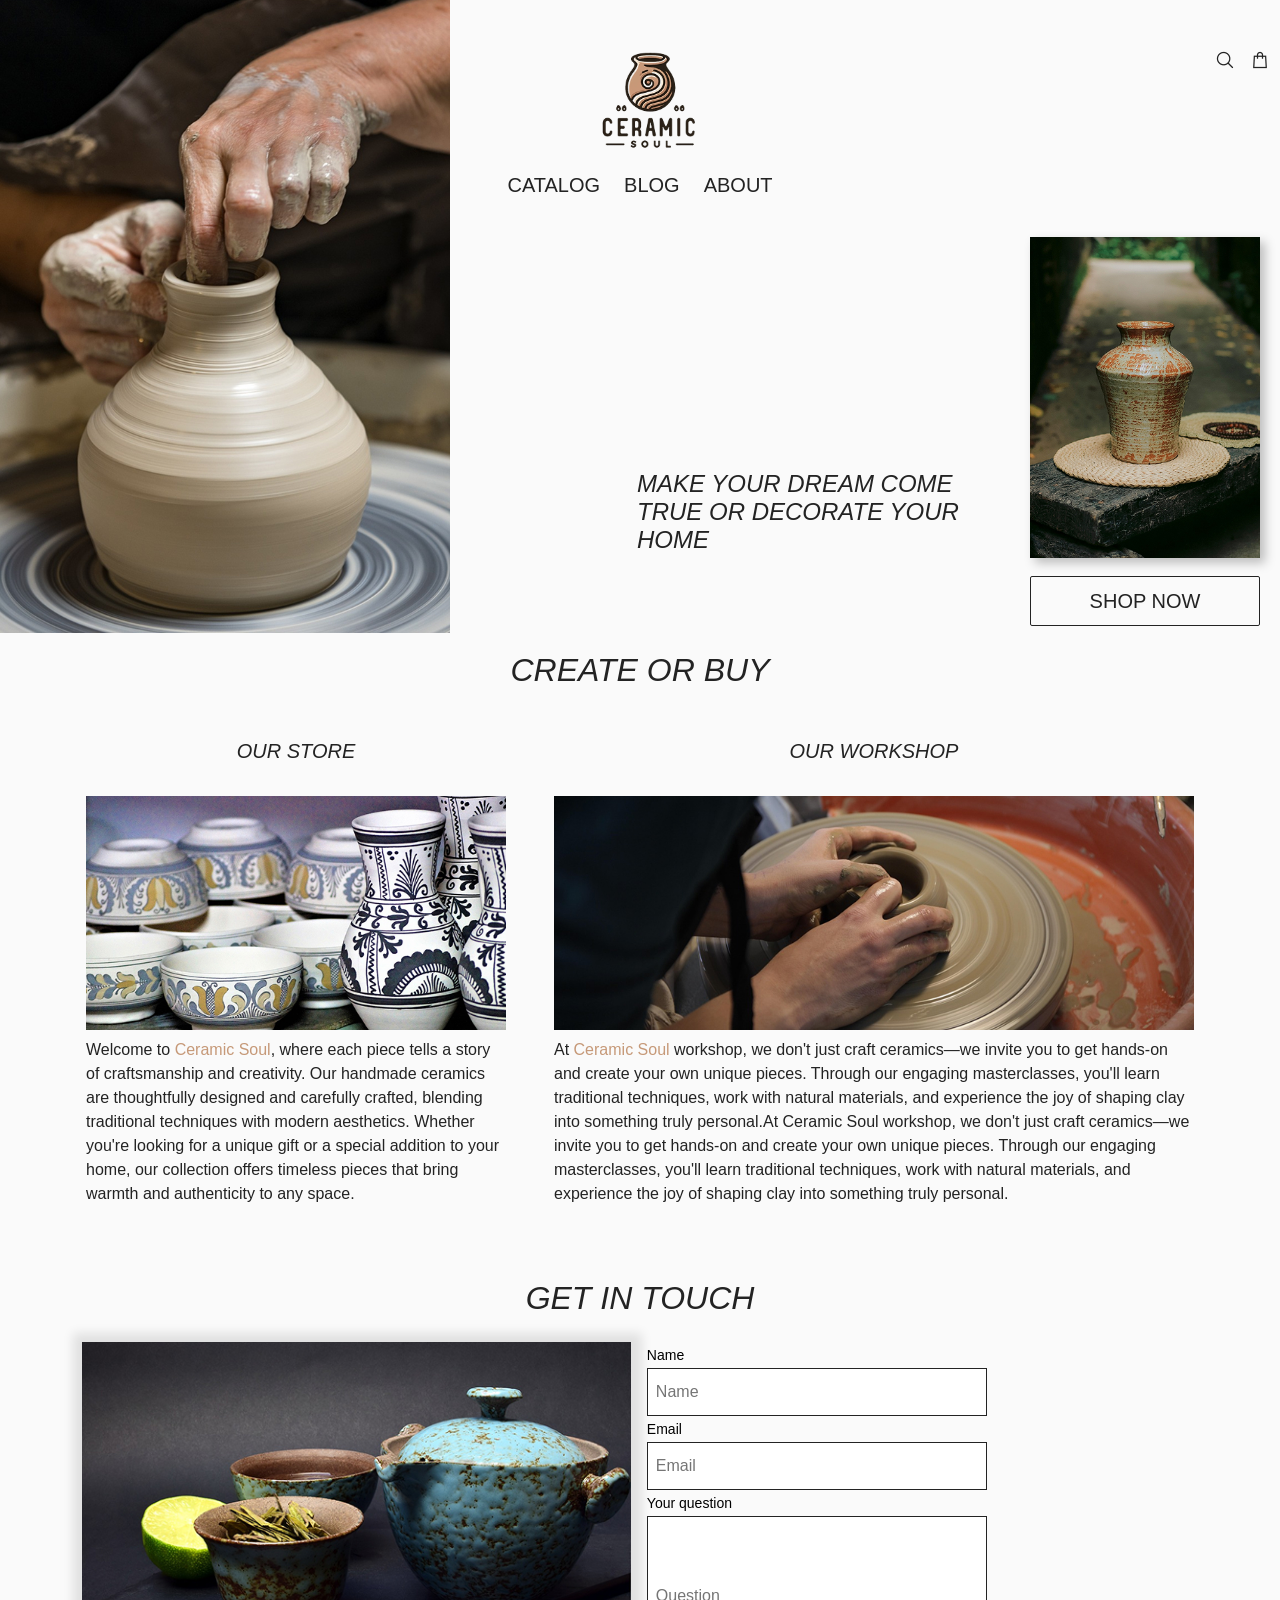
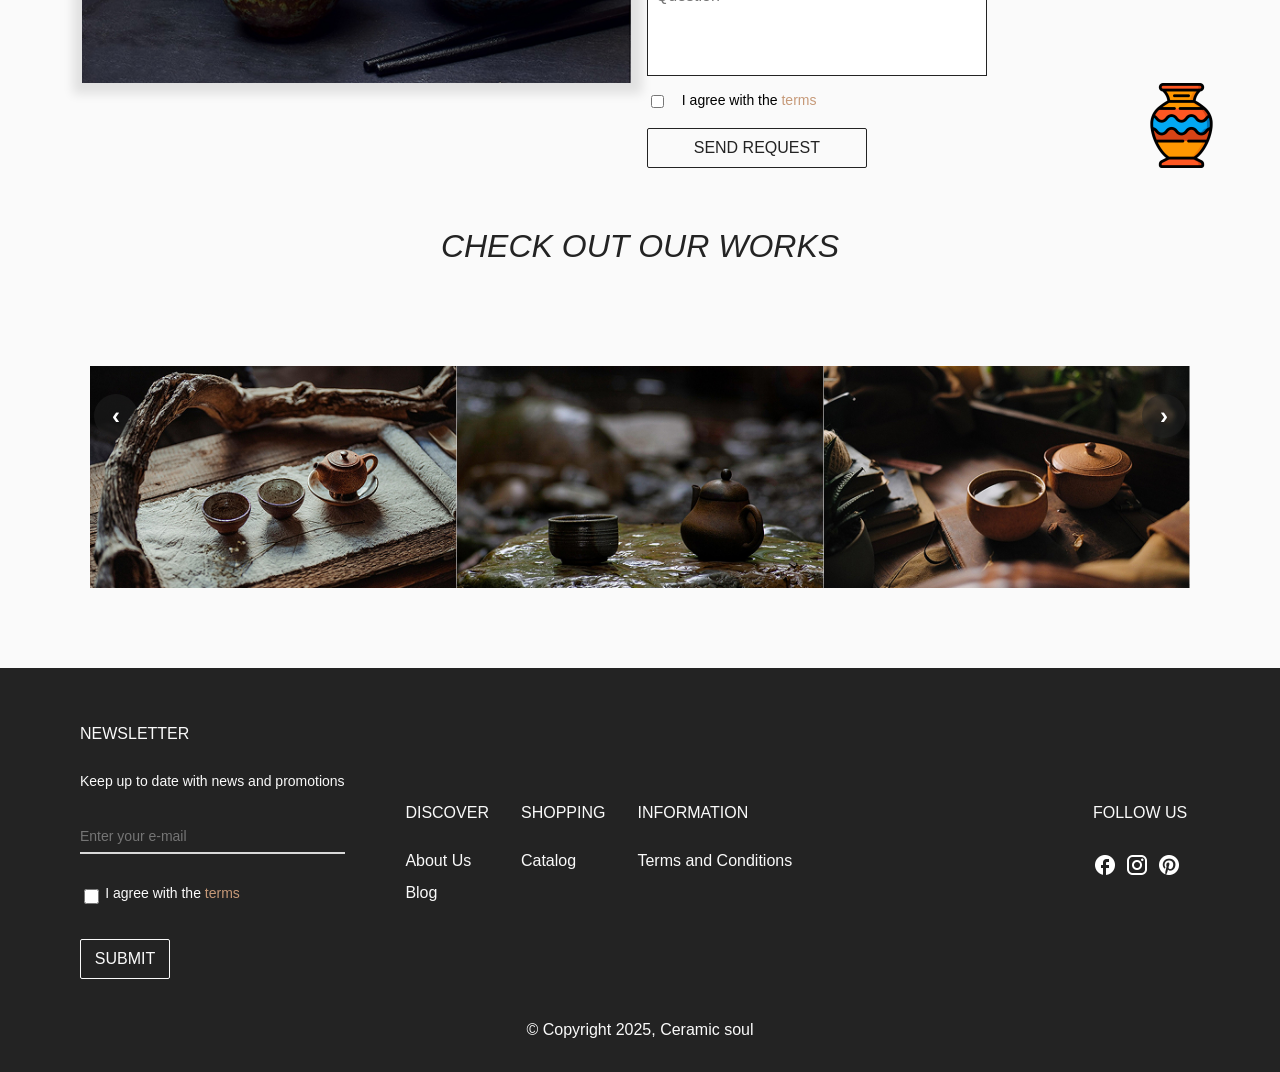
==== commit ae09b859: "Add files via upload" ====
--- a/index.html
+++ b/index.html
@@ -3,172 +3,202 @@
   <head>
     <meta charset="UTF-8" />
     <meta name="viewport" content="width=device-width, initial-scale=1.0" />
-    <title>Create your own radio station!</title>
-    <link rel="stylesheet" href="./styles/normalize.css" />
-    <link rel="stylesheet" href="./styles/style.css" />
+    <meta name="description" content="Website for Ceramic soul brand" />
+    <meta name="author" content="Awesome student" />
+    <title>Ceramic soul</title>
+    <link rel="icon" type="image/x-icon" href="assets/favicon-A_W1hML8.ico" />
+    <link rel="stylesheet" href="styles/style.css" />
   </head>
   <body>
-    <main>
-
-      <section class="homepage">
-        <div class="logo">
-          <img class="logo-img" src="./media/logo.png" alt="Logo">
-          <div class="logo-text">Your favorite radio</div>
-        </div>
-        
-        <h1>
-          Create your own radio station!
-        </h1>
-
-        <div class="simple">It's simple!</div>
-        
-        <h2 class="subheader">
-          It's much harder to do it right!
+    <section class="promo">
+      <img class="promo-img promo__big-img" src="assets/potter-Dgq44G72.jpg" alt="potter">
+      <div class="container promo__container">
+        <header class="header">
+          <div class="burger"><span></span><span></span><span></span></div>
+          <a href="index.html" class="header__logo">
+            <img src="assets/logo-CiQoG76i.png" alt="logo">
+          </a>
+          <div class="header__icons">
+            <a href="#"><img src="[data-uri]" alt="search"></a>
+            <a href="#"><img src="[data-uri]" alt="bag"></a>
+          </div>
+        </header>
+        <div class="pick-me-menu promo__menu">
+          <a class="p-link promo__link" href="catalog.html">catalog</a>
+          <a class="p-link promo__link" href="blog.html">blog</a>
+          <a class="p-link promo__link" href="about.html">About</a>
+        </div>
+        <div class="container promo__cont">
+          <h1 class="title-h1-italic promo__title">
+            Make your dream come true or decorate your home
+          </h1>
+          <div class="promo__im-btn">
+            <img src="assets/ceramic-vase-C84EBEm2.jpg" alt="vase" class="promo__img">
+            <button class="btn-default promo__btn">shop now</button>
+          </div>
+        </div>
+      </div>
+    </section>
+    <section class="about">
+      <h2 class="title-h2-italic about__h2tittle">
+        create or buy
+      </h2>
+      <div class="container about__cont">
+        <div class="about__all-1">
+          <h3 class="title-h3-italic about__h3tittle">
+            our store
+          </h3>
+          <img src="assets/store-CVtOxCsN.jpg" alt="vase" class="about__img-1">
+          <p class="text-paragraph about__text-1">
+            Welcome to <span class="text-span about__text-1__span">Ceramic Soul</span>, where each piece tells a story of
+            craftsmanship and creativity.
+            Our handmade ceramics are thoughtfully designed and carefully crafted, blending traditional
+            techniques with modern aesthetics. Whether you're looking for a unique gift or a special addition
+            to your home, our collection offers timeless pieces that bring warmth and authenticity to any space.
+          </p>
+        </div>
+        <div class="about__all-2">
+          <h3 class="title-h3-italic about__h3tittle">
+            our workshop
+          </h3>
+          <img src="assets/ceramic-Bgx1feVJ.jpg" alt="vase" class="about__img-2">
+          <p class="text-paragraph about__text-2">
+            At <span class="text-span about__text-2__span">Ceramic Soul</span> workshop, we don't just craft ceramics—we
+            invite you to get hands-on and create your
+            own unique pieces. Through our engaging masterclasses, you'll learn traditional techniques, work with
+            natural materials, and experience the joy of shaping clay into something truly personal.At Ceramic Soul
+            workshop, we don't just craft ceramics—we invite you to get hands-on and create your own unique pieces.
+            Through our engaging masterclasses, you'll learn traditional techniques, work with natural materials,
+            and experience the joy of shaping clay into something truly personal.
+          </p>
+        </div>
+      </div>
+    </section>
+
+    <section class="form">
+      <div class="container form__c">
+        <h2 class="title-h2-italic form__h2tittle">
+          get in touch
         </h2>
-        
-        <div class="description">
-          More than 500 new radio stations appear on online platforms such as YouTube every month. And only a few of them become popular and bring significant profit. What's the secret? What is the formula for success? Find out at the upcoming two-day <span class="description-marked">free</span> intensive!
-        </div>
-        
-        <button class="homepage-button">
-          Sign up for free
-        </button>
-
-        <h6>
-          To learn more
-        </h6>
-
-        <img src="media/Down_icon.png" alt="down" class="down-icon">
-
-        <div class="about-intensive">
-          <h1>What awaits you in our intensive?</h1>
-          <hr class="divider">
-          <h2>2 free full-fledged training webinars, where:</h2>
-
-          <div class="about-icons">
-            <figure>
-              <img src="media/icon1.png" alt="image 1">
-              <figcaption>
-                In just two free webinars, we will teach you how to: create your own online radio with our franchise
-              </figcaption>
-            </figure>
-            <figure>
-              <img src="media/icon2.png" alt="image 2">
-              <figcaption>
-                We will show you how to properly optimize your website and make it attractive to search engines. Only fresh, professional and relevant information!
-              </figcaption>
-            </figure>
-            <figure>
-              <img src="media/icon3.png" alt="image 3">
-              <figcaption>
-                You will learn what "good indexing", "high traffic", "stable increase in visitors", "TOP for queries" are and, what is much more important, how to achieve all these indicators!
-              </figcaption>
-            </figure>
-          </div>
-        </div>
-
-        <div class="what-is-radio">
-          <div class="what-is-radio-text">
-            <h1>What is online radio and why is it needed?</h1>
-
-            <p>
-              Online radio has revolutionized the way we consume audio content. With just a click or a tap, listeners can access a diverse array of music, talk shows, news, and podcasts from around the globe. Unlike traditional radio, online radio offers a virtually limitless selection of stations catering to every taste and interest
-            </p>
-            <p>
-              Whether you're into pop, rock, jazz, classical, or any other genre or even podcasts, there's an online radio station for you. Online radio also provides opportunities for independent artists and niche genres to reach a wider audience
-            </p>
-            <p>
-              Furthermore, the convenience of online radio cannot be overstated. It's accessible anytime, anywhere, whether you're at home, work, or on the go. With mobile apps and streaming services, listeners can enjoy their favorite stations on smartphones, tablets, or computers with an internet connection
-            </p>
-            <p class="teach-white-text">
-              We will teach you how to create an attractive online radio for users and the right website for search engines and advise you on how to get it to the first pages, beating all competitors.
-            </p>
-          </div>
-
-          <img src="media/Online_radio.jpg" alt="online-radio" class="online-radio-img">
-        </div>
-
-        <div class="after-completing">
-          <h1>After completing the training you will be able to!</h1>
-
-          <hr class="divider">
-
-          <div class="after-completing-round-icons-row">
-            <figure>
-              <div class="icon-circle">
-                <img src="media/radio.png" alt="radio">
-              </div>
-              <figcaption>Create your own radio and website</figcaption>
-            </figure>
-            
-            <figure>
-              <div class="icon-circle">
-                <img src="media/optimization.png" alt="optimization">
-              </div>
-              <figcaption>Optimize them correctly</figcaption>
-            </figure>
-            
-            <figure>
-              <div class="icon-circle">
-                <img src="media/chart.png" alt="chart">
-              </div>
-              <figcaption>Provide them with slow but sure growth to the TOP</figcaption>
-            </figure>
-
-            <figure>
-              <div class="icon-circle">
-                <img src="media/people.png" alt="people">
-              </div>
-              <figcaption>Achieve a stable increase in visitors</figcaption>
-            </figure>
-
-            <figure>
-              <div class="icon-circle">
-                <img src="media/wallet.png" alt="wallet">
-              </div>
-              <figcaption>Receive tangible profits</figcaption>
-            </figure>
-          </div>
-        </div>
-
-        <div class="bonuses-and-sing-up">
-          <img src="media/present.png" alt="present">
-
-          <p>
-            Bonuses and gifts are provided for all intensive participants. Click the button below,<br>take part in the webinars and collect your prize upon completion of the training!
-          </p>
-
-          <button class="homepage-button">
-          Sign up for free
-          </button>
-        </div>
-
-        <div class="first-vebinar">
-          <img src="media/online.jpg" alt="online">
-
-          <h2>
-            The first webinar will BE:
+        <div class="form__cont">
+          <img class="form__vase-img" src="assets/tea-DeOr11j9.jpg" alt="tea">
+          <img class="vase-req form__img" src="assets/vase-Bk0y1bEj.png" alt="vase">
+          <div class="forms form__forms">
+            <div class="fne form__name-email">
+              <div class="forms-nem form__forms__nem">
+                <p class="forms-text form__forms__text">Name</p>
+                <label class="forms-label form__forms__nem__label">
+                  <input type="text" class="input-name form__forms__nem__name" placeholder="Name">
+                </label>
+              </div>
+              <div class="forms-nem form__forms__nem">
+                <p class="forms-text form__forms__text">Email</p>
+                <label class="forms-label form__forms__nem__label">
+                  <input type="email" class="input-em form__forms__nem__email" placeholder="Email">
+                </label>
+              </div>
+            </div>
+            <div class="forms-que form__forms__nem">
+              <p class="forms-text form__forms__text">Your question</p>
+              <label class="forms-label form__forms__nem__label">
+                <input type="text" class="input-que form__forms__nem__question" placeholder="Question">
+              </label>
+            </div>
+            <div class="forms-con form__forms__con">
+              <label>
+                <input type="checkbox" class="input-check form__forms__con__checkbox">
+              </label>
+              <p class="forms-text form__forms__text">I agree with the <a href="#" class="about-terms form__forms__terms">terms</a></p>
+            </div>
+            <button class="btn-request form__btn">send request</button>
+          </div>
+        </div>
+      </div>
+    </section>
+
+    <div class="menu">
+      <button class="menu-close menu__close">⨉</button>
+      <a class="p-link menu__link" href="catalog.html">catalog</a>
+      <a class="p-link menu__link" href="blog.html">blog</a>
+      <a class="p-link menu__link" href="about.html">About</a>
+    </div>
+
+    <!-- Slider main container -->
+    <div class="swiper">
+      <h2 class="title-h2-italic swiper__h2tittle">
+        check out our works
+      </h2>
+      <!-- Additional required wrapper -->
+      <div class="swiper-wrapper">
+        <!-- Slides -->
+        <div class="swiper-slide"><img src="assets/tea-1-vKMOH0_y.jpg" alt="tea"></div>
+        <div class="swiper-slide"><img src="assets/tea-2-CiZGhhkc.jpg" alt="tea"></div>
+        <div class="swiper-slide"><img src="assets/tea-3-ILJqlmY_.jpg" alt="tea"></div>
+        <div class="swiper-slide"><img src="assets/tea-1-vKMOH0_y.jpg" alt="tea"></div>
+        <div class="swiper-slide"><img src="assets/tea-2-CiZGhhkc.jpg" alt="tea"></div>
+        <div class="swiper-slide"><img src="assets/tea-3-ILJqlmY_.jpg" alt="tea"></div>
+      </div>
+      <!-- If we need pagination -->
+      <div class="swiper-pagination"></div>
+
+      <!-- If we need navigation buttons -->
+      <div class="swiper-button-prev"></div>
+      <div class="swiper-button-next"></div>
+
+      <!-- If we need scrollbar -->
+      <div class="swiper-scrollbar"></div>
+    </div>
+    <section class="foot">
+      <footer class="footer">
+        <div class="foot footer__newsletter">
+          <h2 class="foot-header footer__headers">
+            newsletter
           </h2>
-
-          <h1>
-            September 10 at 20:00 GTM+0
-          </h1>
-
-          <h3>
-            Hurry up to register, the number of places is limited!
-          </h3>
-        </div>
-      </section>
-
-      <footer class="footer">
-        <p>
-          <a href="/support">Support</a> | 
-          <a href="/privacy">Privacy Policy</a>
-        </p>
-        <a>
-          Call us +1 (555) 555 1234
-        </a>
+          <p class="foot-text footer__newsletter__text">Keep up to date with news and promotions</p>
+          <label class="footer__newsletter__label">
+            <input type="text" class="footer-input footer__newsletter__input" placeholder="Enter your e-mail">
+          </label>
+          <label class="checkbox footer__checkbox">
+            <input type="checkbox" class="footer-checkbox footer__newsletter__checkbox">
+            <p class="forms-text footer__newsletter__text">I agree with the <a href="#" class="about-terms footer__newsletter__terms">terms</a></p>
+          </label>
+          <button class="btn-submit">submit</button>
+        </div>
+        <div class="f-l-fus footer__link-us">
+          <div class="f-links footer__inf">
+            <div class="discover footer__discover">
+              <p class="footer-headers footer__headers">discover</p>
+              <div class="f-l footer__links">
+                <a class="f-link footer__link" href="#">About Us</a>
+                <a class="f-link footer__link" href="#">Blog</a>
+              </div>
+            </div>
+            <div class="shopping footer__shopping">
+              <p class="footer-headers footer__headers">shopping</p>
+              <div class="f-l footer__links">
+                <a class="f-link footer__link" href="#">Catalog</a>
+              </div>
+            </div>
+            <div class="information footer__information">
+              <p class="footer-headers footer__headers">information</p>
+              <div class="f-l footer__links">
+                <a class="f-link footer__link" href="#">Terms and Conditions</a>
+              </div>
+            </div>
+          </div>
+          <div class="f-us footer__follow-us">
+            <p class="footer-headers footer__headers">follow us</p>
+            <div class="f-img-links footer__follow-us__links">
+              <a href="#"><img class="footer-icons footer__follow-us__icons" src="[data-uri]"></a>
+              <a href="#"><img class="footer-icons footer__follow-us__icons" src="[data-uri]"></a>
+              <a href="#"><img class="footer-icons footer__follow-us__icons" src="[data-uri]"></a>
+            </div>
+          </div>
+        </div>
       </footer>
-    </main>
+      <p class="footer-copyright footer__copyright">© Copyright 2025, Ceramic soul</p>
+    </section>
+
+    <script src="js/main.js"></script>
   </body>
 </html>
--- a/styles/style.css
+++ b/styles/style.css
@@ -1,309 +1,1033 @@
-h1,
-h2,
-h3,
-h4,
-h5,
-figure,
-p,
-ol,
-ul {
-    margin: 0;
-}
-
-ol[role="list"],
-ul[role="list"] {
-    list-style: none;
-    padding-inline: 0;
-}
-
-h1,
-h2,
-h3,
-h4,
-h5 {
-    font-size: inherit;
-    font-weight: inherit;
+/* Reset & Base */
+*, :after, :before {
+  box-sizing: border-box;
+}
+
+html {
+  font-family: -apple-system, BlinkMacSystemFont, 'Segoe UI', Roboto, 'Helvetica Neue', Arial, sans-serif;
+  line-height: 1.15;
+  -webkit-text-size-adjust: 100%;
+}
+
+body {
+  margin: 0;
+  background-color: #fafafa;
+  font-family: -apple-system, BlinkMacSystemFont, 'Segoe UI', Roboto, 'Helvetica Neue', Arial, sans-serif;
+}
+
+h1, h2, h3, h4, h5, figure, p, ol, ul {
+  margin: 0;
+}
+
+ol[role=list], ul[role=list] {
+  list-style: none;
+  padding-inline: 0;
+}
+
+h1, h2, h3, h4, h5 {
+  font-size: inherit;
+  font-weight: inherit;
 }
 
 img {
-    display: block;
-    max-inline-size: 100%;
-}
-
-.homepage {
-    min-height: 100vh;
-    background: url(../media/main_bg.jpg) no-repeat center / cover;
-    background-attachment: fixed;
-    background-position: center top;
-    padding-top: 2rem;
-    text-align: center;
-}
-
-.logo-img, .logo-text {
-    margin: 0 auto;
-}
-
-.logo-text {
-    color: #FFFFFF;
-    margin-top: 0.8rem;
-    font-size: 1rem;
-    font-weight: 500;
-}
-
-.logo-text, h1, .simple, .subheader, .description-marked, .homepage-button {
-    text-transform: uppercase;
-}
-
-h1, .subheader {
-    color: #F9BF3B;
-    font-size: 2.6rem;
-    font-weight: bold;
-    margin-top: 3.2rem;
-}
-
-.simple {
-    font-size: 5rem;
-    font-weight: bold;
-    color: white;
-    margin-top: 0.8rem;
-}
-
-.subheader {
-    margin-top: 0.8rem;
-}
-
-.description {
-    font-size: 1.3rem;
-    color: white;
-    font-weight: 500;
-    max-width: 80%;
-    margin: 1rem auto 0;
-}
-
-.description-marked {
-    color: #F9BF3B;
-}
-
-.homepage-button {
-    width: 20rem;
-    height: 4.5rem;
-    border: 0;
-    border-radius: 0.25rem;
-    background: linear-gradient(#FEB05D, #FF4D00);
-    margin-top: 4.5rem;
-    color: white;
-    font-weight: 500;
-}
-
-.homepage h6 {
-    color: #FFFFFF;
-    font-size: 0.9rem;
-    text-transform: uppercase;
-    margin-bottom: 0.6rem;
-}
-
-.homepage .down-icon {
-    display: inline-block;
-    margin-top: 0;
-    margin-bottom: 1.4rem;
-}
-
-.about-intensive {
-    background-color: #FFFFFF;
-    padding: 2.5rem;
-    text-align: center;
-}
-
-.about-intensive h1 {
-    color: #000000;
-    font-size: 1.75rem;
-    font-weight: bold;
-    margin-top: 1.25rem;
-}
-
-.about-intensive h2 {
-    color: #444444;
-    font-size: 1.25rem;
-    font-weight: bold;
-    margin-top: 0.75rem;
-}
-
-.divider {
-    border: none;
-    height: 0.2rem;
-    background-color: #F9BF3B;
-    width: 30%;
-    margin: 1rem auto;
-    border-radius: 0.125rem;
-}
-
-.about-icons {
+  display: block;
+  max-inline-size: 100%;
+}
+
+html {
+  scroll-behavior: smooth;
+}
+
+.container {
+  width: 100%;
+  padding: 0 0.625rem;
+}
+
+/* Header */
+.header {
+  display: flex;
+  justify-content: space-between;
+}
+
+.header__logo {
+  width: 6.25rem;
+  height: 6.25rem;
+}
+
+.header__icons {
+  display: flex;
+  align-items: flex-start;
+  gap: 0.9375rem;
+}
+
+.header__icons a {
+  display: block;
+  color: #232323;
+}
+
+.header__icons a img {
+  display: block;
+  width: 1.25rem;
+  height: 1.25rem;
+}
+
+.burger {
+  display: flex;
+  height: 1.4375rem;
+  flex-direction: column;
+  row-gap: 0.625rem;
+  padding-right: 2.1875rem;
+  cursor: pointer;
+}
+
+.burger span {
+  display: block;
+  width: 1.25rem;
+  height: 0.0625rem;
+  background-color: #232323;
+}
+
+@media (min-width: 47.9375rem) {
+  .header {
+    padding-left: 4.5em;
+  }
+  .header__logo {
+    margin: auto;
+  }
+  .header:last-child {
+    justify-content: right;
+  }
+  .burger {
+    display: none;
+  }
+}
+
+@media (min-width: 72.5rem) {
+  .header {
+    padding-left: 4.5em;
+  }
+}
+
+/* Menu */
+.menu {
+  position: fixed;
+  top: 0;
+  left: 0;
+  width: 100%;
+  height: 100vh;
+  background-color: #fafafa;
+  -webkit-backdrop-filter: blur(0.3125rem);
+  backdrop-filter: blur(0.3125rem);
+  z-index: 10;
+  display: none;
+}
+
+.menu--active {
+  animation: menu-open 0.4s ease 0ms forwards;
+  display: flex;
+  flex-direction: column;
+}
+
+.menu--closing {
+  animation: menu-close 1s ease 0ms forwards;
+}
+
+.menu__close {
+  background: #fafafa;
+  border: none;
+  font-size: 2.5rem;
+  text-align: left;
+  width: 3.125rem;
+  margin: 2.5rem auto 0 1.25rem;
+  cursor: pointer;
+}
+
+.menu__link {
+  font-weight: 400;
+  font-style: normal;
+  font-size: 1.625rem;
+  text-transform: uppercase;
+  color: #232323;
+  text-decoration: none;
+  margin: 1em auto 0 1em;
+}
+
+@keyframes menu-open {
+  0% {
+    transform: translate(-300%);
+  }
+  to {
+    transform: translate(0);
+  }
+}
+
+@keyframes menu-close {
+  0% {
+    transform: translate(0);
+  }
+  to {
+    transform: translate(-300%);
+  }
+}
+
+/* Promo */
+.promo {
+  padding-top: 3.125rem;
+  position: relative;
+}
+
+.promo__title {
+  margin-block-start: 3.125rem;
+  padding-inline: 0.3125rem;
+}
+
+.promo__title__about {
+  font-weight: 500;
+  font-size: 2rem;
+  text-transform: uppercase;
+  font-style: normal;
+  margin: auto;
+  text-align: center;
+  padding: 1.5em;
+}
+
+.promo__img {
+  margin: 2.5rem auto 0;
+  box-shadow: 0.3125rem 0.3125rem 0.625rem rgba(0, 0, 0, 0.25);
+}
+
+.promo__btn {
+  margin: 1.125rem auto 0;
+}
+
+.promo__menu {
+  display: none;
+}
+
+.promo__big-img {
+  display: none;
+  position: absolute;
+}
+
+.promo__im-btn {
+  animation: slide-from 2s ease 0ms forwards;
+}
+
+@keyframes slide-from {
+  0% {
+    transform: translate(300%);
+  }
+  to {
+    transform: translate(0);
+  }
+}
+
+@media (min-width: 47.9375rem) {
+  .promo__cont {
+    display: flex;
+    flex-direction: row;
+    justify-content: space-around;
+  }
+  .promo h1 {
+    text-align: left;
+    align-content: end;
+    padding: 3em 0;
+    width: 20.5625rem;
+  }
+  .promo__menu {
     display: flex;
     justify-content: center;
-    flex-wrap: wrap;
-    gap: 2.5rem;
-    margin: 2.5rem auto;
-}
-
-.about-icons figure {
-    text-align: center;
-    max-width: 18rem;
-}
-
-.about-icons figcaption {
-    margin-top: 0.75rem;
-    font-size: 0.875rem;
-    color: #646464;
-}
-
-.what-is-radio {
-    min-height: 70vh;
-    background: url(../media/Background.png) no-repeat center / cover;
-    padding-top: 2rem;
-    text-align: right;
-    position: relative;
+    gap: 1.5em;
+    padding-top: 1.5em;
+  }
+  .promo__link {
+    font-weight: 400;
+    text-transform: uppercase;
+    font-size: 1.25rem;
+    text-decoration: none;
+    color: #232323;
+  }
+  .promo__img {
+    width: 14.375rem;
+    height: 20.0625rem;
+  }
+}
+
+@media (min-width: 74.9375rem) {
+  .promo {
+    padding: 0;
+    display: flex;
+    flex-direction: row;
+  }
+  .promo__menu {
+    justify-content: center;
+  }
+  .promo__big-img {
+    width: 28.125rem;
+    height: 39.5625rem;
+    display: flex;
+  }
+  .promo__container {
+    padding-top: 3.125rem;
+  }
+  .promo__cont {
+    justify-content: flex-end;
+    gap: 4em;
+  }
+  .promo h1 {
+    width: 20.5625rem;
+  }
+  .promo__im-btn {
+    display: flex;
+    flex-direction: column;
+    justify-content: flex-end;
+  }
+}
+
+@media (min-width: 115.625rem) {
+  .promo__big-img {
+    width: 40rem;
+    height: 56.25rem;
+    display: flex;
+  }
+  .promo__cont {
+    padding-right: 0;
+    justify-content: right;
+    height: 43.75rem;
+    gap: 4em;
+  }
+  .promo__container {
+    padding-right: 10em;
+    padding-left: 10em;
+  }
+  .promo__img {
+    width: 20.625rem;
+    height: 28.75rem;
+  }
+  .promo__title {
+    width: 27.375rem;
+  }
+}
+
+/* Swiper */
+.swiper {
+  width: 21.25rem;
+  height: 18.75rem;
+  margin-bottom: 5em;
+  margin-left: auto;
+  margin-right: auto;
+  position: relative;
+  overflow: hidden;
+  list-style: none;
+  padding: 0;
+  z-index: 1;
+  display: block;
+}
+
+.swiper__h2tittle {
+  font-weight: 500;
+  font-style: normal;
+  font-size: 1.875rem;
+  text-transform: uppercase;
+  text-align: center;
+  padding: 1.75rem 0;
+}
+
+.swiper-wrapper {
+  position: relative;
+  width: 100%;
+  height: 100%;
+  z-index: 1;
+  display: flex;
+  transition-property: transform;
+  transition-duration: 0.5s;
+  transition-timing-function: ease-in-out;
+  box-sizing: content-box;
+  gap: 0;
+}
+
+.swiper-slide {
+  flex-shrink: 0;
+  width: 100%;
+  height: 100%;
+  position: relative;
+  transition-property: transform;
+  display: block;
+  margin: 0;
+  padding: 0;
+}
+
+.swiper-slide {
+  flex-shrink: 0;
+  width: 100%;
+  height: 100%;
+  position: relative;
+  transition-property: transform;
+  display: flex;
+  align-items: center;
+  justify-content: center;
+  overflow: hidden;
+}
+
+.swiper-slide img {
+  width: 100%;
+  height: 100%;
+  object-fit: contain;
+  display: block;
+}
+
+.swiper-pagination {
+  display: none !important;
+}
+
+.swiper-pagination-bullet {
+  width: 8px;
+  height: 8px;
+  display: inline-block;
+  border-radius: 50%;
+  background: #fff;
+  opacity: 0.5;
+  margin: 0 4px;
+  cursor: pointer;
+  pointer-events: auto;
+}
+
+.swiper-pagination-bullet-active {
+  opacity: 1;
+  background: #fff;
+}
+
+.swiper-button-prev,
+.swiper-button-next {
+  position: absolute;
+  width: 2.75rem;
+  height: 2.75rem;
+  z-index: 20;
+  cursor: pointer;
+  display: flex;
+  align-items: center;
+  justify-content: center;
+  color: #fff;
+  background-color: rgba(35, 35, 35, 0.5);
+  border-radius: 50%;
+  top: 50%;
+  margin-top: calc(0 - (2.75rem / 2));
+  transition: background-color 0.3s;
+  pointer-events: auto;
+  user-select: none;
+  -webkit-user-select: none;
+  -moz-user-select: none;
+  -ms-user-select: none;
+}
+
+.swiper-button-prev:hover,
+.swiper-button-next:hover {
+  background-color: rgba(35, 35, 35, 0.8);
+}
+
+.swiper-button-prev:active,
+.swiper-button-next:active {
+  background-color: rgba(35, 35, 35, 1);
+}
+
+.swiper-button-prev {
+  left: 4px;
+  right: auto;
+}
+
+.swiper-button-next {
+  right: 4px;
+  left: auto;
+}
+
+.swiper-button-prev::after,
+.swiper-button-next::after {
+  font-size: 1.5rem;
+  font-weight: bold;
+  pointer-events: none;
+}
+
+.swiper-button-prev::after {
+  content: '‹';
+}
+
+.swiper-button-next::after {
+  content: '›';
+}
+
+.swiper-scrollbar {
+  position: absolute;
+  bottom: 0;
+  left: 0;
+  width: 100%;
+  height: 4px;
+  background: rgba(0, 0, 0, 0.1);
+}
+
+@media (min-width: 47.9375rem) {
+  .swiper {
+    width: 25rem;
+    height: 22.1875rem;
+  }
+  .swiper-slide {
     width: 100%;
-    overflow: hidden;
-}
-
-.what-is-radio h1 {
-    font-size: 2.1rem;
-}
-
-.what-is-radio p {
-    color: #7a7a7a;
-    font-size: 0.9rem;
-    font-weight: normal;
-    margin-top: 0.75rem;
-}
-
-.what-is-radio-text {
+  }
+}
+
+@media (min-width: 74.9375rem) {
+  .swiper {
+    width: 68.75rem;
+    height: 24.25rem;
+  }
+  .swiper-slide {
+    width: calc(100% / 3);
+    flex-shrink: 0;
+  }
+}
+
+@media (min-width: 115.625rem) {
+  .swiper {
+    width: 84.6875rem;
+    height: 26.4375rem;
+  }
+  .swiper-slide {
+    width: calc(100% / 3);
+    flex-shrink: 0;
+  }
+}
+
+/* About */
+.about {
+  display: flex;
+  flex-direction: column;
+  gap: 0.625rem;
+  padding: 1rem 0;
+}
+
+.about__cont {
+  width: 21.25rem;
+  margin: auto;
+}
+
+.about__h2tittle {
+  font-size: 2rem;
+  font-weight: 500;
+  text-transform: uppercase;
+  text-align: center;
+  padding-top: 0.625rem;
+}
+
+.about__h3tittle {
+  font-weight: 500;
+  font-style: normal;
+  font-size: 1.25rem;
+  text-transform: uppercase;
+  text-align: center;
+  padding: 1.5625rem;
+}
+
+.about__img-1,
+.about__img-2 {
+  padding: 0.5rem 0;
+  width: 100%;
+  height: auto;
+}
+
+.about__text-1 {
+  font-weight: 400;
+  font-style: initial;
+  font-size: 1rem;
+}
+
+.about__text-1__span {
+  font-weight: 500;
+  font-style: normal;
+  color: #c69978;
+}
+
+.about__text-2 {
+  font-weight: 400;
+  font-style: initial;
+  font-size: 1rem;
+}
+
+.about__text-2__span {
+  font-weight: 500;
+  font-style: normal;
+  color: #c69978;
+}
+
+@media (min-width: 46.875rem) {
+  .about {
+    padding: 1rem 6em;
+  }
+  .about__cont {
+    width: 33.125rem;
+    margin: auto;
+  }
+}
+
+@media (min-width: 74.9375rem) {
+  .about {
+    padding: 1rem 2em;
+  }
+  .about__cont {
+    display: flex;
+    padding: 1em;
+    gap: 3em;
+    width: auto;
+  }
+  .about__img-1 {
+    width: 27.25rem;
+    height: 15.625rem;
+    object-fit: cover;
+  }
+  .about__img-2 {
+    width: 41.5rem;
+    height: 15.625rem;
+    object-fit: cover;
+  }
+  .about__all-1 {
+    width: 26.25rem;
+  }
+  .about__all-2 {
+    width: 40rem;
+  }
+}
+
+/* Form */
+.form {
+  position: relative;
+  width: 100%;
+}
+
+.form__c {
+  margin: 2em auto;
+}
+
+.form__cont {
+  display: flex;
+  flex-direction: row;
+  justify-content: center;
+  width: 100%;
+}
+
+.form__vase-img {
+  display: none;
+}
+
+.form__h2tittle {
+  padding: 0.625rem 0 1.5625rem;
+  text-align: center;
+  text-transform: uppercase;
+  font-weight: 500;
+  font-size: 2rem;
+}
+
+.form__forms {
+  width: 99%;
+  display: flex;
+  flex-direction: column;
+}
+
+.form__forms__con {
+  display: flex;
+  gap: 0.9375rem;
+  padding: 1rem 0;
+}
+
+.form__forms__text {
+  font-weight: 400;
+  font-size: 0.875rem;
+}
+
+.form__forms__terms {
+  text-decoration: none;
+  color: #c69978;
+}
+
+.form__forms__nem {
+  padding-top: 0.3125rem;
+  display: flex;
+  flex-direction: column;
+  gap: 0.3125rem;
+}
+
+.form__forms__nem__name,
+.form__forms__nem__email {
+  width: 100%;
+  max-width: 21.25rem;
+  height: 3rem;
+  border: 0.0625rem solid #232323;
+  padding: 0.5rem;
+  font-size: 1rem;
+}
+
+.form__forms__nem__question {
+  width: 100%;
+  max-width: 21.25rem;
+  height: 10rem;
+  border: 0.0625rem solid #232323;
+  padding: 0.5rem;
+  font-size: 1rem;
+  resize: vertical;
+}
+
+.form__img {
+  display: none;
+}
+
+@media (min-width: 47.9375rem) {
+  .form {
+    padding: 0 2em;
+  }
+  .form__img {
+    display: block;
+    height: 5.3125rem;
+    width: 5.3125rem;
     position: absolute;
-    top: 2rem;
-    right: 15%;
-    text-align: right;
-    max-width: 45%;
-    z-index: 1;
-}
-
-.what-is-radio p.teach-white-text {
-    color: #FFFFFF;
-}
-
-.online-radio-img {
-    position: absolute;
-    bottom: 8%;
-    left: 15%;
-    width: 30%;
-    height: auto;
-}
-
-.after-completing {
-    min-height: 25vh;
-    background: url(../media/Bg.jpg) no-repeat center / cover;
-    padding-top: 0.5rem;
-    padding-bottom: 1rem;
-    text-align: center;
-}
-
-.after-completing h1 {
-    color: #FFFFFF;
-    font-size: 1.5rem;
-}
-
-.after-completing-round-icons-row {
+    right: 1em;
+    bottom: 0;
+  }
+}
+
+@media (min-width: 74.9375rem) {
+  .form {
+    width: 75rem;
+    margin: auto;
+  }
+  .form__cont {
+    gap: 1em;
+    justify-content: space-evenly;
+  }
+  .form__vase-img {
+    display: block;
+    width: 34.375rem;
+    height: 21.3125rem;
+    box-shadow: 0.0625rem 0.0625rem 0.625rem 0.625rem rgba(0, 0, 0, 0.1);
+    object-fit: cover;
+  }
+}
+
+@media (min-width: 118.75rem) {
+  .form {
+    width: 90rem;
+    padding: 1.25rem 0;
+  }
+  .form__name-email {
     display: flex;
-    justify-content: center;
-    flex-wrap: wrap;
-    gap: 2.5rem;
-    margin: 2.5rem auto;
-}
-
-.after-completing-round-icons-row figure {
-    text-align: center;
-    color: #a5a5a5;
-    font-size: 0.875rem;
-    width: 6.25rem;
-}
-
-.icon-circle {
-    width: 6.25rem;
-    height: 6.25rem;
-    background-color: #F9BF3B;
-    border-radius: 50%;
+    gap: 2em;
+  }
+  .form__cont {
+    justify-content: space-between;
+  }
+  .form__forms {
+    width: 43.75rem;
+  }
+  .form__forms__nem__name,
+  .form__forms__nem__email {
+    min-width: 21.25rem;
+  }
+}
+
+/* Footer */
+.foot {
+  background-color: #232323;
+}
+
+.footer {
+  padding: 0.625rem;
+  display: flex;
+  flex-direction: row;
+  flex-wrap: wrap;
+  gap: 3em;
+}
+
+.footer p,
+.footer h2,
+.footer h3,
+.footer h4 {
+  color: #fafafa;
+}
+
+.footer__link-us {
+  display: flex;
+  flex-direction: row;
+  flex-wrap: wrap;
+  margin: auto;
+  gap: 2em;
+}
+
+.footer__copyright {
+  display: block;
+  text-align: center;
+  background-color: #232323;
+  color: #fafafa;
+  padding: 2em;
+}
+
+.footer__newsletter {
+  display: flex;
+  flex-direction: column;
+  gap: 2em;
+  margin-top: 3em;
+}
+
+.footer__newsletter__input {
+  width: 100%;
+  border-top: none;
+  border-right: none;
+  border-left: none;
+  border-bottom-color: #d9d9d9;
+  background-color: #232323;
+  color: #d9d9d9;
+  font-size: 0.875rem;
+  max-width: 18.3125rem;
+  padding: 0.5rem 0;
+}
+
+.footer__newsletter__text {
+  font-weight: 400;
+  font-size: 0.875rem;
+  line-height: 100%;
+}
+
+.footer__newsletter__terms {
+  text-decoration: none;
+  color: #a22dc6;
+}
+
+.footer__newsletter__checkbox {
+  height: 0.9375rem;
+  width: 0.9375rem;
+}
+
+.footer__headers {
+  text-transform: uppercase;
+  font-size: 1rem;
+  font-style: normal;
+  line-height: 100%;
+}
+
+.footer__link {
+  font-weight: 400;
+  font-size: 1rem;
+  line-height: 100%;
+  text-decoration: none;
+  color: #fafafa;
+}
+
+.footer__checkbox {
+  display: flex;
+  gap: 0.2em;
+}
+
+.footer__discover {
+  display: flex;
+  flex-direction: column;
+  gap: 2em;
+}
+
+.footer__links {
+  display: flex;
+  flex-direction: column;
+  gap: 1em;
+}
+
+.footer__shopping,
+.footer__information {
+  display: flex;
+  flex-direction: column;
+  gap: 2em;
+}
+
+.footer__inf {
+  display: flex;
+  flex-wrap: wrap;
+  gap: 2em;
+}
+
+.footer__follow-us {
+  display: flex;
+  flex-direction: column;
+  gap: 2em;
+}
+
+.footer__follow-us__links {
+  display: flex;
+  gap: 0.5em;
+}
+
+.footer__follow-us__icons {
+  height: 1.5rem;
+  width: 1.5rem;
+}
+
+@media (min-width: 47.9375rem) {
+  .footer {
+    margin: auto;
+    width: 46.25rem;
+  }
+  .footer__link-us {
     display: flex;
-    align-items: center;
-    justify-content: center;
-    margin-bottom: 0.75rem;
-}
-
-.bonuses-and-sing-up {
-    min-height: 50vh;
-    background-color: #FFFFFF;
-    padding-top: 2rem;
-    padding-bottom: 2rem;
-    text-align: center;
-}
-
-.bonuses-and-sing-up img {
-    display: inline-block;
-    margin-top: 2rem;
-    margin-bottom: 2.5rem;
-    width: 10%;
-    height: auto;
-}
-
-.bonuses-and-sing-up p {
-    font-weight: bold;
-    max-width: 80%;
-    font-size: 1.125rem;
-    margin: 0 auto;
-}
-
-.first-vebinar {
-    min-height: 50vh;
-    background-color: #0F0B0B;
-    padding-top: 2rem;
-    padding-bottom: 2rem;
-    text-align: center;
-}
-
-.first-vebinar img {
-    display: inline-block;
-    margin-top: 2rem;
-    margin-bottom: 2.5rem;
-    width: 25%;
-    height: auto;
-}
-
-.first-vebinar h2 {
-    text-transform: uppercase;
-    font-size: 1.5rem;
-    color: #FFFFFF;
-}
-
-.first-vebinar h1 {
-    margin-top: 0.6rem;
-    margin-bottom: 0.6rem;
-    font-size: 1.75rem;
-}
-
-.first-vebinar h3 {
-    font-size: 1.125rem;
-    color: #FFFFFF;
-}
-
-.footer {
-    background-color: #131313;
-    color: #3a3a3a;
-    min-height: 15vh;
-    display: flex;
-    align-items: center;
-    justify-content: center;
-    text-align: center;
-    flex-direction: column;
-}
-
-.footer a {
-    color: #FFFFFF;
-}+    flex-direction: row;
+    flex-wrap: nowrap;
+    gap: 18.8em;
+  }
+}
+
+@media (min-width: 74.9375rem) {
+  .footer {
+    width: 71.25rem;
+    justify-content: space-between;
+  }
+  .footer__inf,
+  .footer__follow-us {
+    margin-top: 3em;
+  }
+}
+
+@media (min-width: 118.75rem) {
+  .footer {
+    width: 90rem;
+    justify-content: space-around;
+  }
+  .footer__link-us {
+    gap: 30em;
+  }
+  .footer__inf,
+  .footer__follow-us {
+    margin-top: 3em;
+  }
+}
+
+/* Typography */
+.title-h1 {
+  color: #232323;
+  font-style: normal;
+  font-weight: 500;
+  line-height: normal;
+  text-transform: uppercase;
+  text-align: center;
+  font-size: 2rem;
+}
+
+.title-h1-italic {
+  color: #232323;
+  font-style: normal;
+  font-weight: 500;
+  line-height: normal;
+  text-transform: uppercase;
+  text-align: center;
+  font-size: 1.5rem;
+  font-style: italic;
+}
+
+.title-h2-italic {
+  color: #232323;
+  font-style: italic;
+  font-weight: 500;
+  font-size: 2rem;
+  text-transform: uppercase;
+}
+
+.title-h3-italic {
+  color: #232323;
+  font-style: italic;
+  font-weight: 500;
+  font-size: 1.25rem;
+  text-transform: uppercase;
+}
+
+.text-paragraph {
+  color: #232323;
+  font-size: 1rem;
+  line-height: 1.5;
+}
+
+.text-span {
+  font-weight: 500;
+  color: #c69978;
+}
+
+/* Buttons */
+.btn-default {
+  display: block;
+  background-color: transparent;
+  border-radius: 0.125rem;
+  border: 0.0625rem solid #232323;
+  text-align: center;
+  color: #232323;
+  font-style: normal;
+  font-weight: 400;
+  line-height: normal;
+  text-transform: uppercase;
+  width: 14.375rem;
+  height: 3.125rem;
+  font-size: 1.25rem;
+  cursor: pointer;
+}
+
+.btn-request {
+  display: block;
+  background-color: transparent;
+  border-radius: 0.125rem;
+  border: 0.0625rem solid #232323;
+  text-align: center;
+  color: #232323;
+  font-style: normal;
+  font-weight: 400;
+  line-height: normal;
+  text-transform: uppercase;
+  max-width: 13.75rem;
+  height: 2.5rem;
+  font-size: 1rem;
+  cursor: pointer;
+}
+
+.btn-submit {
+  display: block;
+  background-color: transparent;
+  border-radius: 0.125rem;
+  border: 0.0625rem solid #232323;
+  text-align: center;
+  color: #232323;
+  font-style: normal;
+  font-weight: 400;
+  line-height: normal;
+  text-transform: uppercase;
+  width: 5.625rem;
+  height: 2.5rem;
+  font-size: 1rem;
+  border-color: #fafafa;
+  background-color: #232323;
+  color: #fafafa;
+  cursor: pointer;
+}
+
+.btn-default:hover,
+.btn-request:hover,
+.btn-submit:hover {
+  opacity: 0.8;
+}
+
+/* Links */
+.p-link {
+  text-decoration: none;
+  color: #232323;
+}
+
+.about-terms {
+  color: #c69978;
+  text-decoration: none;
+}
+
+.about-terms:hover {
+  text-decoration: underline;
+}
+
+/* Active state */
+.active {
+  text-decoration: underline;
+}
+
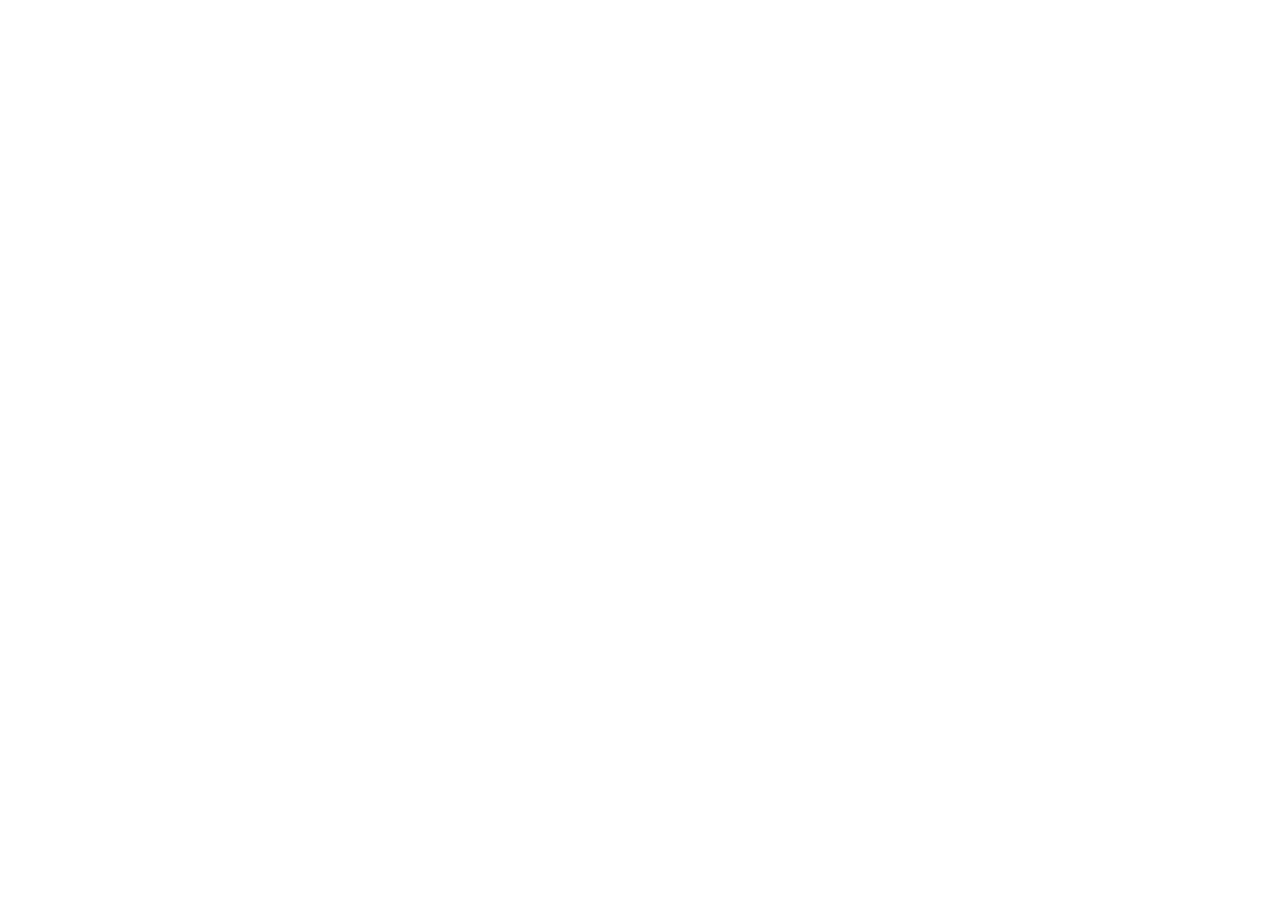
==== commit 9de365dc: "Add files via upload" ====
--- a/index.html
+++ b/index.html
@@ -1,204 +1,16 @@
 <!DOCTYPE html>
-<html lang="en">
+<html lang="ru">
   <head>
     <meta charset="UTF-8" />
     <meta name="viewport" content="width=device-width, initial-scale=1.0" />
-    <meta name="description" content="Website for Ceramic soul brand" />
-    <meta name="author" content="Awesome student" />
-    <title>Ceramic soul</title>
-    <link rel="icon" type="image/x-icon" href="assets/favicon-A_W1hML8.ico" />
-    <link rel="stylesheet" href="styles/style.css" />
+    <meta name="description" content="Приложение для прогноза погоды" />
+    <title>Прогноз Погоды</title>
+    <script type="module" crossorigin src="/my_realisation_weather/assets/index-238487ea.js"></script>
+    <link rel="stylesheet" href="/my_realisation_weather/assets/index-7227a21c.css">
   </head>
   <body>
-    <section class="promo">
-      <img class="promo-img promo__big-img" src="assets/potter-Dgq44G72.jpg" alt="potter">
-      <div class="container promo__container">
-        <header class="header">
-          <div class="burger"><span></span><span></span><span></span></div>
-          <a href="index.html" class="header__logo">
-            <img src="assets/logo-CiQoG76i.png" alt="logo">
-          </a>
-          <div class="header__icons">
-            <a href="#"><img src="[data-uri]" alt="search"></a>
-            <a href="#"><img src="[data-uri]" alt="bag"></a>
-          </div>
-        </header>
-        <div class="pick-me-menu promo__menu">
-          <a class="p-link promo__link" href="catalog.html">catalog</a>
-          <a class="p-link promo__link" href="blog.html">blog</a>
-          <a class="p-link promo__link" href="about.html">About</a>
-        </div>
-        <div class="container promo__cont">
-          <h1 class="title-h1-italic promo__title">
-            Make your dream come true or decorate your home
-          </h1>
-          <div class="promo__im-btn">
-            <img src="assets/ceramic-vase-C84EBEm2.jpg" alt="vase" class="promo__img">
-            <button class="btn-default promo__btn">shop now</button>
-          </div>
-        </div>
-      </div>
-    </section>
-    <section class="about">
-      <h2 class="title-h2-italic about__h2tittle">
-        create or buy
-      </h2>
-      <div class="container about__cont">
-        <div class="about__all-1">
-          <h3 class="title-h3-italic about__h3tittle">
-            our store
-          </h3>
-          <img src="assets/store-CVtOxCsN.jpg" alt="vase" class="about__img-1">
-          <p class="text-paragraph about__text-1">
-            Welcome to <span class="text-span about__text-1__span">Ceramic Soul</span>, where each piece tells a story of
-            craftsmanship and creativity.
-            Our handmade ceramics are thoughtfully designed and carefully crafted, blending traditional
-            techniques with modern aesthetics. Whether you're looking for a unique gift or a special addition
-            to your home, our collection offers timeless pieces that bring warmth and authenticity to any space.
-          </p>
-        </div>
-        <div class="about__all-2">
-          <h3 class="title-h3-italic about__h3tittle">
-            our workshop
-          </h3>
-          <img src="assets/ceramic-Bgx1feVJ.jpg" alt="vase" class="about__img-2">
-          <p class="text-paragraph about__text-2">
-            At <span class="text-span about__text-2__span">Ceramic Soul</span> workshop, we don't just craft ceramics—we
-            invite you to get hands-on and create your
-            own unique pieces. Through our engaging masterclasses, you'll learn traditional techniques, work with
-            natural materials, and experience the joy of shaping clay into something truly personal.At Ceramic Soul
-            workshop, we don't just craft ceramics—we invite you to get hands-on and create your own unique pieces.
-            Through our engaging masterclasses, you'll learn traditional techniques, work with natural materials,
-            and experience the joy of shaping clay into something truly personal.
-          </p>
-        </div>
-      </div>
-    </section>
-
-    <section class="form">
-      <div class="container form__c">
-        <h2 class="title-h2-italic form__h2tittle">
-          get in touch
-        </h2>
-        <div class="form__cont">
-          <img class="form__vase-img" src="assets/tea-DeOr11j9.jpg" alt="tea">
-          <img class="vase-req form__img" src="assets/vase-Bk0y1bEj.png" alt="vase">
-          <div class="forms form__forms">
-            <div class="fne form__name-email">
-              <div class="forms-nem form__forms__nem">
-                <p class="forms-text form__forms__text">Name</p>
-                <label class="forms-label form__forms__nem__label">
-                  <input type="text" class="input-name form__forms__nem__name" placeholder="Name">
-                </label>
-              </div>
-              <div class="forms-nem form__forms__nem">
-                <p class="forms-text form__forms__text">Email</p>
-                <label class="forms-label form__forms__nem__label">
-                  <input type="email" class="input-em form__forms__nem__email" placeholder="Email">
-                </label>
-              </div>
-            </div>
-            <div class="forms-que form__forms__nem">
-              <p class="forms-text form__forms__text">Your question</p>
-              <label class="forms-label form__forms__nem__label">
-                <input type="text" class="input-que form__forms__nem__question" placeholder="Question">
-              </label>
-            </div>
-            <div class="forms-con form__forms__con">
-              <label>
-                <input type="checkbox" class="input-check form__forms__con__checkbox">
-              </label>
-              <p class="forms-text form__forms__text">I agree with the <a href="#" class="about-terms form__forms__terms">terms</a></p>
-            </div>
-            <button class="btn-request form__btn">send request</button>
-          </div>
-        </div>
-      </div>
-    </section>
-
-    <div class="menu">
-      <button class="menu-close menu__close">⨉</button>
-      <a class="p-link menu__link" href="catalog.html">catalog</a>
-      <a class="p-link menu__link" href="blog.html">blog</a>
-      <a class="p-link menu__link" href="about.html">About</a>
-    </div>
-
-    <!-- Slider main container -->
-    <div class="swiper">
-      <h2 class="title-h2-italic swiper__h2tittle">
-        check out our works
-      </h2>
-      <!-- Additional required wrapper -->
-      <div class="swiper-wrapper">
-        <!-- Slides -->
-        <div class="swiper-slide"><img src="assets/tea-1-vKMOH0_y.jpg" alt="tea"></div>
-        <div class="swiper-slide"><img src="assets/tea-2-CiZGhhkc.jpg" alt="tea"></div>
-        <div class="swiper-slide"><img src="assets/tea-3-ILJqlmY_.jpg" alt="tea"></div>
-        <div class="swiper-slide"><img src="assets/tea-1-vKMOH0_y.jpg" alt="tea"></div>
-        <div class="swiper-slide"><img src="assets/tea-2-CiZGhhkc.jpg" alt="tea"></div>
-        <div class="swiper-slide"><img src="assets/tea-3-ILJqlmY_.jpg" alt="tea"></div>
-      </div>
-      <!-- If we need pagination -->
-      <div class="swiper-pagination"></div>
-
-      <!-- If we need navigation buttons -->
-      <div class="swiper-button-prev"></div>
-      <div class="swiper-button-next"></div>
-
-      <!-- If we need scrollbar -->
-      <div class="swiper-scrollbar"></div>
-    </div>
-    <section class="foot">
-      <footer class="footer">
-        <div class="foot footer__newsletter">
-          <h2 class="foot-header footer__headers">
-            newsletter
-          </h2>
-          <p class="foot-text footer__newsletter__text">Keep up to date with news and promotions</p>
-          <label class="footer__newsletter__label">
-            <input type="text" class="footer-input footer__newsletter__input" placeholder="Enter your e-mail">
-          </label>
-          <label class="checkbox footer__checkbox">
-            <input type="checkbox" class="footer-checkbox footer__newsletter__checkbox">
-            <p class="forms-text footer__newsletter__text">I agree with the <a href="#" class="about-terms footer__newsletter__terms">terms</a></p>
-          </label>
-          <button class="btn-submit">submit</button>
-        </div>
-        <div class="f-l-fus footer__link-us">
-          <div class="f-links footer__inf">
-            <div class="discover footer__discover">
-              <p class="footer-headers footer__headers">discover</p>
-              <div class="f-l footer__links">
-                <a class="f-link footer__link" href="#">About Us</a>
-                <a class="f-link footer__link" href="#">Blog</a>
-              </div>
-            </div>
-            <div class="shopping footer__shopping">
-              <p class="footer-headers footer__headers">shopping</p>
-              <div class="f-l footer__links">
-                <a class="f-link footer__link" href="#">Catalog</a>
-              </div>
-            </div>
-            <div class="information footer__information">
-              <p class="footer-headers footer__headers">information</p>
-              <div class="f-l footer__links">
-                <a class="f-link footer__link" href="#">Terms and Conditions</a>
-              </div>
-            </div>
-          </div>
-          <div class="f-us footer__follow-us">
-            <p class="footer-headers footer__headers">follow us</p>
-            <div class="f-img-links footer__follow-us__links">
-              <a href="#"><img class="footer-icons footer__follow-us__icons" src="[data-uri]"></a>
-              <a href="#"><img class="footer-icons footer__follow-us__icons" src="[data-uri]"></a>
-              <a href="#"><img class="footer-icons footer__follow-us__icons" src="[data-uri]"></a>
-            </div>
-          </div>
-        </div>
-      </footer>
-      <p class="footer-copyright footer__copyright">© Copyright 2025, Ceramic soul</p>
-    </section>
-
-    <script src="js/main.js"></script>
+    <div id="root"></div>
+    
   </body>
 </html>
+
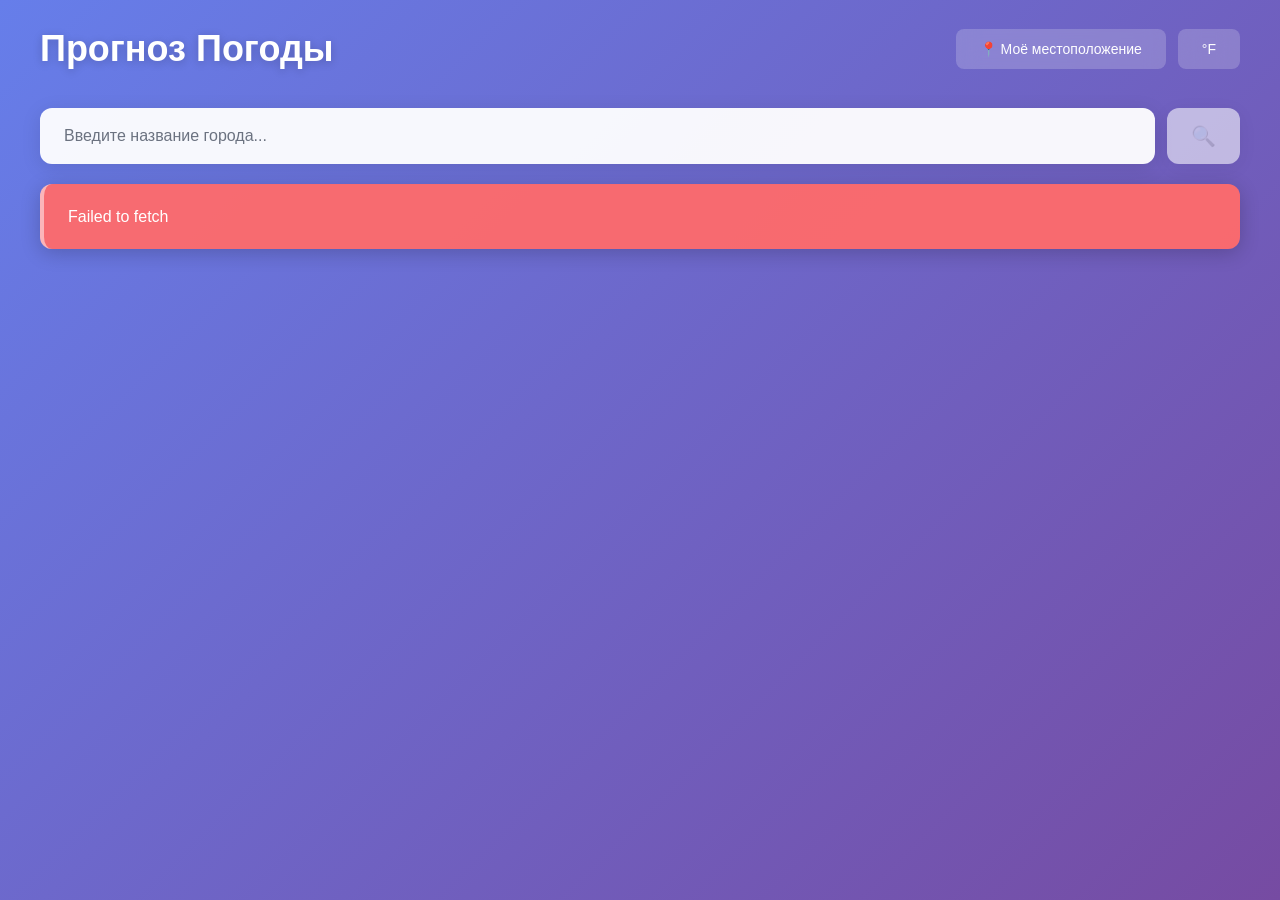
==== commit eeb766cf: "Update index.html" ====
--- a/index.html
+++ b/index.html
@@ -5,8 +5,8 @@
     <meta name="viewport" content="width=device-width, initial-scale=1.0" />
     <meta name="description" content="Приложение для прогноза погоды" />
     <title>Прогноз Погоды</title>
-    <script type="module" crossorigin src="/my_realisation_weather/assets/index-238487ea.js"></script>
-    <link rel="stylesheet" href="/my_realisation_weather/assets/index-7227a21c.css">
+    <script type="module" crossorigin src="/assets/index-238487ea.js"></script>
+    <link rel="stylesheet" href="/assets/index-7227a21c.css">
   </head>
   <body>
     <div id="root"></div>
--- a/assets/index-7227a21c.css
+++ b/assets/index-7227a21c.css
@@ -0,0 +1 @@
+.weather-card{border-radius:20px;padding:40px;color:#fff;box-shadow:0 8px 30px #0003;margin-bottom:20px;position:relative;overflow:hidden}.weather-card:before{content:"";position:absolute;top:-50%;right:-50%;width:200%;height:200%;background:radial-gradient(circle,rgba(255,255,255,.1) 0%,transparent 70%);animation:pulse 10s ease-in-out infinite}@keyframes pulse{0%,to{transform:scale(1);opacity:.5}50%{transform:scale(1.1);opacity:.8}}.weather-card__content{position:relative;z-index:1}.weather-card__header{display:flex;justify-content:space-between;align-items:flex-start;margin-bottom:30px}.weather-card__city{font-size:32px;font-weight:700;margin-bottom:8px;text-shadow:0 2px 10px rgba(0,0,0,.2)}.weather-card__description{font-size:18px;opacity:.9;text-transform:capitalize}.weather-card__icon{width:100px;height:100px;filter:drop-shadow(0 4px 10px rgba(0,0,0,.2))}.weather-card__temp{display:flex;align-items:flex-start;margin-bottom:16px}.weather-card__temp-value{font-size:80px;font-weight:700;line-height:1;text-shadow:0 4px 20px rgba(0,0,0,.3)}.weather-card__temp-unit{font-size:40px;font-weight:500;margin-left:8px;opacity:.9}.weather-card__feels-like{font-size:16px;opacity:.85}@media (max-width: 640px){.weather-card{padding:30px 20px}.weather-card__city{font-size:24px}.weather-card__temp-value{font-size:60px}.weather-card__temp-unit{font-size:30px}.weather-card__icon{width:80px;height:80px}}.search-bar{display:flex;gap:12px;margin-bottom:20px}.search-bar__input{flex:1;padding:16px 24px;font-size:16px;border:none;border-radius:12px;background:rgba(255,255,255,.95);color:var(--color-text);box-shadow:0 4px 20px #0000001a;transition:all .3s ease}.search-bar__input:focus{outline:none;background:white;box-shadow:0 6px 30px #00000026;transform:translateY(-2px)}.search-bar__input::placeholder{color:var(--color-text-light)}.search-bar__input:disabled{opacity:.6;cursor:not-allowed}.search-bar__button{padding:16px 24px;font-size:20px;border:none;border-radius:12px;background:rgba(255,255,255,.95);cursor:pointer;transition:all .3s ease;box-shadow:0 4px 20px #0000001a;min-width:60px}.search-bar__button:hover:not(:disabled){background:white;transform:translateY(-2px);box-shadow:0 6px 30px #00000026}.search-bar__button:disabled{opacity:.6;cursor:not-allowed}@media (max-width: 640px){.search-bar{flex-direction:column}.search-bar__button{width:100%}}.weather-details{background:rgba(255,255,255,.95);border-radius:20px;padding:30px;box-shadow:0 4px 20px #0000001a}.weather-details__title{font-size:24px;font-weight:600;margin-bottom:24px;color:var(--color-text)}.weather-details__grid{display:grid;grid-template-columns:repeat(auto-fill,minmax(200px,1fr));gap:20px}.weather-details__item{display:flex;align-items:center;gap:16px;padding:16px;background:var(--color-bg);border-radius:12px;transition:all .3s ease}.weather-details__item:hover{transform:translateY(-2px);box-shadow:0 4px 15px #0000001a}.weather-details__icon{font-size:32px;flex-shrink:0}.weather-details__content{display:flex;flex-direction:column;gap:4px;flex:1}.weather-details__label{font-size:12px;color:var(--color-text-light);text-transform:uppercase;letter-spacing:.5px;font-weight:500}.weather-details__value{font-size:18px;font-weight:600;color:var(--color-text)}.weather-details__direction{font-size:12px;color:var(--color-primary);font-weight:500}@media (max-width: 768px){.weather-details__grid{grid-template-columns:1fr}}.forecast{background:rgba(255,255,255,.95);border-radius:20px;padding:30px;box-shadow:0 4px 20px #0000001a}.forecast__title{font-size:24px;font-weight:600;margin-bottom:24px;color:var(--color-text)}.forecast__list{display:flex;flex-direction:column;gap:16px}.forecast__item{display:grid;grid-template-columns:120px 80px 1fr auto;align-items:center;gap:20px;padding:16px;background:var(--color-bg);border-radius:12px;transition:all .3s ease}.forecast__item:hover{transform:translate(4px);box-shadow:0 4px 15px #0000001a}.forecast__date{font-size:14px;font-weight:600;color:var(--color-text)}.forecast__icon-wrapper{display:flex;justify-content:center}.forecast__icon{width:60px;height:60px}.forecast__temp{display:flex;flex-direction:column;gap:4px}.forecast__temp-max{font-size:18px;font-weight:600;color:var(--color-text)}.forecast__temp-min{font-size:14px;color:var(--color-text-light)}.forecast__description{font-size:14px;color:var(--color-text-light);text-transform:capitalize;text-align:right}@media (max-width: 768px){.forecast__item{grid-template-columns:1fr;text-align:center;gap:12px}.forecast__date{font-size:16px;font-weight:700}.forecast__temp{flex-direction:row;justify-content:center;gap:12px}.forecast__description{text-align:center}}.app{min-height:100vh;padding:20px;background:linear-gradient(135deg,#667eea 0%,#764ba2 100%)}.app__container{max-width:1200px;margin:0 auto}.app__header{display:flex;justify-content:space-between;align-items:center;margin-bottom:30px;flex-wrap:wrap;gap:20px}.app__title{font-size:36px;font-weight:700;color:#fff;text-shadow:0 2px 10px rgba(0,0,0,.2)}.app__controls{display:flex;gap:12px}.app__location-btn,.app__unit-btn{padding:12px 24px;font-size:14px;font-weight:500;border:none;border-radius:8px;cursor:pointer;transition:all .3s ease;background:rgba(255,255,255,.2);color:#fff;-webkit-backdrop-filter:blur(10px);backdrop-filter:blur(10px)}.app__location-btn:hover:not(:disabled),.app__unit-btn:hover{background:rgba(255,255,255,.3);transform:translateY(-2px)}.app__location-btn:disabled{opacity:.5;cursor:not-allowed}.app__error{background:rgba(255,107,107,.95);color:#fff;padding:20px 24px;border-radius:12px;margin-bottom:20px;text-align:left;font-weight:500;line-height:1.6;white-space:pre-line;box-shadow:0 4px 20px #0003;border-left:4px solid rgba(255,255,255,.5)}.app__loading{text-align:center;padding:60px 20px;color:#fff;font-size:18px;font-weight:500}.app__content{display:grid;grid-template-columns:1fr 1fr;gap:20px;margin-top:20px}@media (max-width: 768px){.app__header{flex-direction:column;align-items:flex-start}.app__title{font-size:28px}.app__content{grid-template-columns:1fr}}*{margin:0;padding:0;box-sizing:border-box}:root{--color-primary: #4A90E2;--color-primary-dark: #357ABD;--color-primary-light: #6BA3E8;--color-secondary: #50C878;--color-warning: #FFB84D;--color-danger: #FF6B6B;--color-bg: #F0F4F8;--color-card: #FFFFFF;--color-text: #1A1A1A;--color-text-light: #6B7280;--color-border: #E5E7EB;--shadow: 0 4px 20px rgba(0, 0, 0, .1);--shadow-hover: 0 8px 30px rgba(0, 0, 0, .15);--gradient-sunny: linear-gradient(135deg, #FFD89B 0%, #FF6B6B 100%);--gradient-cloudy: linear-gradient(135deg, #A8CABA 0%, #5D4E75 100%);--gradient-rainy: linear-gradient(135deg, #4A90E2 0%, #357ABD 100%)}body{font-family:-apple-system,BlinkMacSystemFont,Segoe UI,Roboto,Helvetica Neue,Arial,sans-serif;background:var(--color-bg);color:var(--color-text);line-height:1.6;min-height:100vh}#root{min-height:100vh}
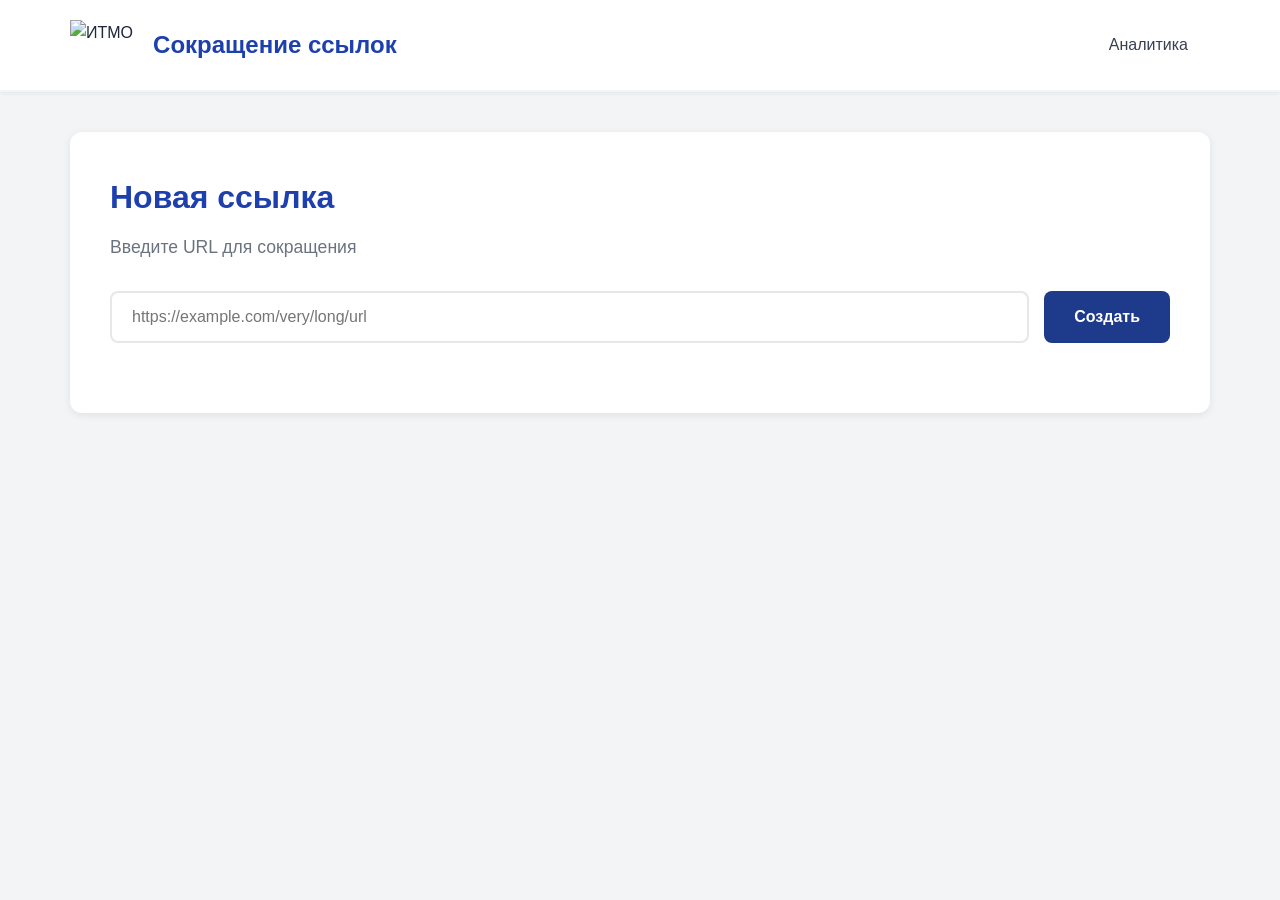
==== commit f69299c6: "Add files via upload" ====
--- a/index.html
+++ b/index.html
@@ -3,14 +3,13 @@
   <head>
     <meta charset="UTF-8" />
     <meta name="viewport" content="width=device-width, initial-scale=1.0" />
-    <meta name="description" content="Приложение для прогноза погоды" />
-    <title>Прогноз Погоды</title>
-    <script type="module" crossorigin src="/assets/index-238487ea.js"></script>
-    <link rel="stylesheet" href="/assets/index-7227a21c.css">
+    <meta name="description" content="Сервис сокращения ссылок" />
+    <title>Сокращение ссылок</title>
+    <script type="module" crossorigin src="/assets/index-DWqa-P9V.js"></script>
+    <link rel="stylesheet" crossorigin href="/assets/index-CMX6pkPx.css">
   </head>
   <body>
     <div id="root"></div>
-    
   </body>
 </html>
 
--- a/assets/index-CMX6pkPx.css
+++ b/assets/index-CMX6pkPx.css
@@ -0,0 +1 @@
+:root{--itmo-blue: #1E3A8A;--itmo-blue-light: #3B82F6;--itmo-blue-dark: #1E40AF;--itmo-gray: #6B7280;--itmo-gray-light: #F3F4F6;--itmo-gray-dark: #374151;--itmo-white: #FFFFFF;--itmo-error: #DC2626;--itmo-success: #10B981}*{box-sizing:border-box}.app{min-height:100vh;background:var(--itmo-gray-light);font-family:-apple-system,BlinkMacSystemFont,Segoe UI,Roboto,Oxygen,Ubuntu,Cantarell,Fira Sans,Droid Sans,Helvetica Neue,sans-serif}.app-header{background:var(--itmo-white);border-bottom:2px solid var(--itmo-gray-light);box-shadow:0 2px 4px #0000000d;position:sticky;top:0;z-index:100}.header-container{max-width:1200px;margin:0 auto;padding:20px 30px;display:flex;justify-content:space-between;align-items:center;flex-wrap:wrap;gap:20px}.logo-section{display:flex;align-items:center;gap:20px}.logo{height:50px;width:auto;object-fit:contain}.app-title{font-size:1.5rem;font-weight:600;color:var(--itmo-blue-dark);margin:0}.nav{display:flex;gap:10px}.nav-button{padding:10px 20px;font-size:1rem;font-weight:500;color:var(--itmo-gray-dark);background:transparent;border:2px solid transparent;border-radius:8px;cursor:pointer;transition:all .3s ease}.nav-button:hover{background:var(--itmo-gray-light);color:var(--itmo-blue-dark)}.nav-button.active{background:var(--itmo-blue);color:var(--itmo-white);border-color:var(--itmo-blue)}.nav-toggle:hover{background:var(--itmo-gray-light);color:var(--itmo-blue-dark)}.main-content{max-width:1200px;margin:0 auto;padding:40px 30px}.section-container{background:var(--itmo-white);border-radius:12px;padding:40px;box-shadow:0 2px 8px #00000014}.section-title{font-size:2rem;font-weight:600;color:var(--itmo-blue-dark);margin:0 0 10px}.section-subtitle{font-size:1.1rem;color:var(--itmo-gray);margin:0 0 30px}.shortener-section,.analytics-section{animation:fadeIn .3s ease}@keyframes fadeIn{0%{opacity:0;transform:translateY(10px)}to{opacity:1;transform:translateY(0)}}.form{margin-bottom:30px}.input-group{display:flex;gap:15px;margin-bottom:15px}.input{flex:1;padding:15px 20px;font-size:1rem;border:2px solid #E5E7EB;border-radius:8px;outline:none;transition:all .3s ease;font-family:inherit}.input:focus{border-color:var(--itmo-blue);box-shadow:0 0 0 3px #1e3a8a1a}.input:disabled{background-color:var(--itmo-gray-light);cursor:not-allowed}.button{padding:15px 30px;font-size:1rem;font-weight:600;border:none;border-radius:8px;cursor:pointer;transition:all .3s ease;white-space:nowrap;font-family:inherit}.button-primary{background:var(--itmo-blue);color:var(--itmo-white)}.button-primary:hover:not(:disabled){background:var(--itmo-blue-dark);transform:translateY(-1px);box-shadow:0 4px 12px #1e3a8a4d}.button-primary:active:not(:disabled){transform:translateY(0)}.button-primary:disabled{opacity:.6;cursor:not-allowed}.button-secondary{background:var(--itmo-gray-light);color:var(--itmo-blue-dark);border:2px solid #E5E7EB}.button-secondary:hover{background:#e5e7eb;border-color:var(--itmo-gray)}.error{padding:12px 15px;background-color:#fee2e2;color:var(--itmo-error);border-radius:8px;border-left:4px solid var(--itmo-error);font-size:.9rem;animation:slideIn .3s ease}@keyframes slideIn{0%{opacity:0;transform:translate(-10px)}to{opacity:1;transform:translate(0)}}.result{padding:25px;background:var(--itmo-gray-light);border-radius:8px;border:2px solid #E5E7EB;animation:slideUp .3s ease}@keyframes slideUp{0%{opacity:0;transform:translateY(10px)}to{opacity:1;transform:translateY(0)}}.result-label{font-size:.9rem;color:var(--itmo-gray);margin-bottom:10px;font-weight:500}.result-content{display:flex;gap:10px}.result-input{flex:1;padding:12px 15px;font-size:1rem;border:2px solid #E5E7EB;border-radius:8px;background:var(--itmo-white);color:var(--itmo-gray-dark);outline:none;font-family:Courier New,monospace}.result-input:focus{border-color:var(--itmo-blue)}.loading,.empty-state{text-align:center;padding:60px 20px;color:var(--itmo-gray);font-size:1.1rem}.analytics-table-container{overflow-x:auto;margin-top:20px}.analytics-table{width:100%;border-collapse:collapse;font-size:.95rem}.analytics-table thead{background:var(--itmo-gray-light)}.analytics-table th{padding:15px;text-align:left;font-weight:600;color:var(--itmo-blue-dark);border-bottom:2px solid #E5E7EB}.analytics-table td{padding:15px;border-bottom:1px solid #E5E7EB;color:var(--itmo-gray-dark)}.analytics-table tbody tr:hover{background:var(--itmo-gray-light)}.url-cell{max-width:300px}.url-link{color:var(--itmo-blue);text-decoration:none;word-break:break-all;transition:color .2s ease}.url-link:hover{color:var(--itmo-blue-dark);text-decoration:underline}.short-url{font-family:Courier New,monospace;font-weight:600}.clicks-cell{text-align:center;font-weight:600;color:var(--itmo-blue)}.date-cell{color:var(--itmo-gray);font-size:.9rem}@media (max-width: 768px){.header-container{flex-direction:column;align-items:flex-start;padding:15px 20px}.logo-section{width:100%}.logo{height:40px}.app-title{font-size:1.2rem}.nav{width:100%;justify-content:space-between}.nav-button{flex:1}.main-content{padding:20px 15px}.section-container{padding:25px 20px}.section-title{font-size:1.5rem}.input-group{flex-direction:column}.button{width:100%}.result-content{flex-direction:column}.analytics-table{font-size:.85rem}.analytics-table th,.analytics-table td{padding:10px 8px}.url-cell{max-width:150px}}*{margin:0;padding:0;box-sizing:border-box}body{font-family:-apple-system,BlinkMacSystemFont,Segoe UI,Roboto,Oxygen,Ubuntu,Cantarell,Fira Sans,Droid Sans,Helvetica Neue,sans-serif;-webkit-font-smoothing:antialiased;-moz-osx-font-smoothing:grayscale;color:#1f2937;line-height:1.6}#root{min-height:100vh}
